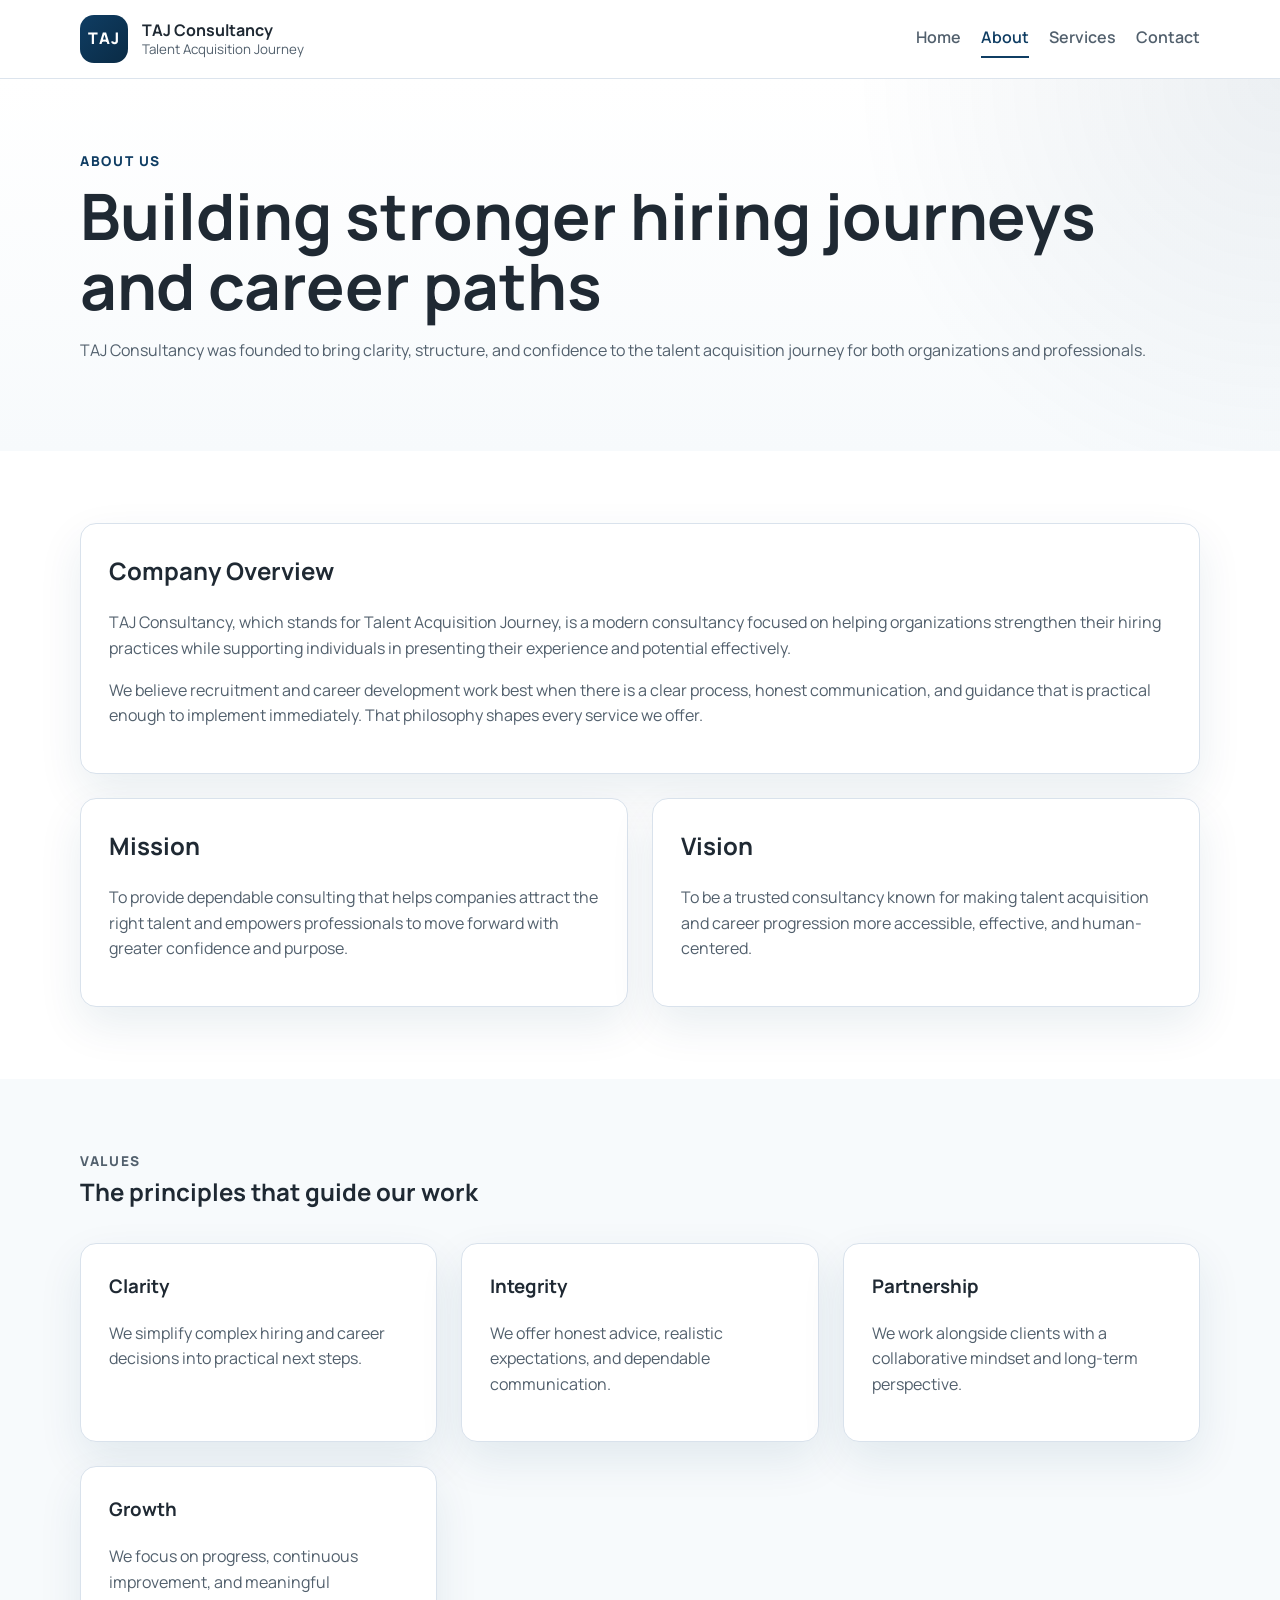
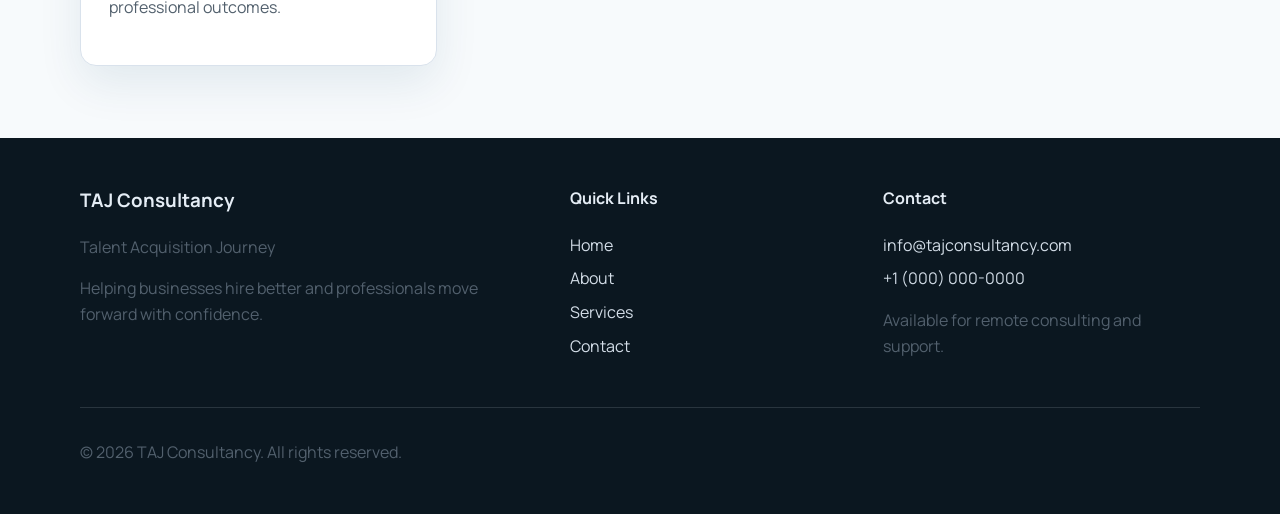
==== about.html @ 0a46c1c1 "Add TAJ Consultancy website" ====
<!DOCTYPE html>
<html lang="en">
<head>
  <meta charset="UTF-8">
  <meta name="viewport" content="width=device-width, initial-scale=1.0">
  <title>About TAJ Consultancy | Talent Acquisition Journey</title>
  <meta name="description" content="Learn about TAJ Consultancy, our mission, vision, and values behind our recruitment and career consulting services.">
  <meta property="og:title" content="About TAJ Consultancy">
  <meta property="og:description" content="Discover the mission, vision, and values that guide TAJ Consultancy.">
  <meta property="og:type" content="website">
  <meta property="og:url" content="https://example.com/about.html">
  <meta property="og:image" content="assets/images/og-image.svg">
  <link rel="icon" type="image/svg+xml" href="assets/images/favicon.svg">
  <link rel="preconnect" href="https://fonts.googleapis.com">
  <link rel="preconnect" href="https://fonts.gstatic.com" crossorigin>
  <link href="https://fonts.googleapis.com/css2?family=Manrope:wght@400;500;600;700;800&display=swap" rel="stylesheet">
  <link rel="stylesheet" href="css/style.css">
</head>
<body>
  <header class="site-header">
    <div class="container nav-wrapper">
      <a class="brand" href="index.html" aria-label="TAJ Consultancy home">
        <span class="brand-mark">TAJ</span>
        <span class="brand-text">
          <strong>TAJ Consultancy</strong>
          <small>Talent Acquisition Journey</small>
        </span>
      </a>

      <button class="nav-toggle" id="navToggle" aria-expanded="false" aria-controls="siteNav" aria-label="Open navigation">
        <span></span>
        <span></span>
        <span></span>
      </button>

      <nav class="site-nav" id="siteNav">
        <a href="index.html">Home</a>
        <a class="active" href="about.html">About</a>
        <a href="services.html">Services</a>
        <a href="contact.html">Contact</a>
      </nav>
    </div>
  </header>

  <main>
    <section class="page-hero">
      <div class="container">
        <p class="section-label">About Us</p>
        <h1>Building stronger hiring journeys and career paths</h1>
        <p class="page-hero-text">
          TAJ Consultancy was founded to bring clarity, structure, and confidence to the talent acquisition journey for both organizations and professionals.
        </p>
      </div>
    </section>

    <section class="section">
      <div class="container">
        <div class="content-grid">
          <article class="content-card full-span">
            <h2>Company Overview</h2>
            <p>
              TAJ Consultancy, which stands for Talent Acquisition Journey, is a modern consultancy focused on helping organizations strengthen their hiring practices while supporting individuals in presenting their experience and potential effectively.
            </p>
            <p>
              We believe recruitment and career development work best when there is a clear process, honest communication, and guidance that is practical enough to implement immediately. That philosophy shapes every service we offer.
            </p>
          </article>

          <article class="content-card">
            <h2>Mission</h2>
            <p>
              To provide dependable consulting that helps companies attract the right talent and empowers professionals to move forward with greater confidence and purpose.
            </p>
          </article>

          <article class="content-card">
            <h2>Vision</h2>
            <p>
              To be a trusted consultancy known for making talent acquisition and career progression more accessible, effective, and human-centered.
            </p>
          </article>
        </div>
      </div>
    </section>

    <section class="section section-alt">
      <div class="container">
        <div class="section-heading">
          <p class="section-label">Values</p>
          <h2>The principles that guide our work</h2>
        </div>
        <div class="card-grid">
          <article class="service-card">
            <h3>Clarity</h3>
            <p>We simplify complex hiring and career decisions into practical next steps.</p>
          </article>
          <article class="service-card">
            <h3>Integrity</h3>
            <p>We offer honest advice, realistic expectations, and dependable communication.</p>
          </article>
          <article class="service-card">
            <h3>Partnership</h3>
            <p>We work alongside clients with a collaborative mindset and long-term perspective.</p>
          </article>
          <article class="service-card">
            <h3>Growth</h3>
            <p>We focus on progress, continuous improvement, and meaningful professional outcomes.</p>
          </article>
        </div>
      </div>
    </section>
  </main>

  <footer class="site-footer">
    <div class="container footer-grid">
      <div>
        <h3>TAJ Consultancy</h3>
        <p>Talent Acquisition Journey</p>
        <p>Helping businesses hire better and professionals move forward with confidence.</p>
      </div>
      <div>
        <h4>Quick Links</h4>
        <a href="index.html">Home</a>
        <a href="about.html">About</a>
        <a href="services.html">Services</a>
        <a href="contact.html">Contact</a>
      </div>
      <div>
        <h4>Contact</h4>
        <a href="mailto:info@tajconsultancy.com">info@tajconsultancy.com</a>
        <a href="tel:+10000000000">+1 (000) 000-0000</a>
        <p>Available for remote consulting and support.</p>
      </div>
    </div>
    <div class="container footer-bottom">
      <p>&copy; 2026 TAJ Consultancy. All rights reserved.</p>
    </div>
  </footer>

  <script src="js/script.js"></script>
</body>
</html>
---- css/style.css ----
:root {
  --color-primary: #0f3d63;
  --color-primary-dark: #0a2b45;
  --color-accent: #e8f1f8;
  --color-text: #1f2933;
  --color-text-soft: #52606d;
  --color-border: #d9e2ec;
  --color-surface: #ffffff;
  --color-surface-alt: #f7fafc;
  --color-footer: #0b1720;
  --shadow-soft: 0 18px 45px rgba(15, 61, 99, 0.09);
  --radius-md: 16px;
  --radius-sm: 10px;
  --container-width: 1120px;
}

*,
*::before,
*::after {
  box-sizing: border-box;
}

html {
  scroll-behavior: smooth;
}

body {
  margin: 0;
  font-family: "Manrope", sans-serif;
  color: var(--color-text);
  background: var(--color-surface);
  line-height: 1.6;
}

img {
  max-width: 100%;
  display: block;
}

a {
  color: inherit;
  text-decoration: none;
}

button,
input,
select,
textarea {
  font: inherit;
}

.container {
  width: min(100% - 2rem, var(--container-width));
  margin: 0 auto;
}

.site-header {
  position: sticky;
  top: 0;
  z-index: 1000;
  background: rgba(255, 255, 255, 0.96);
  backdrop-filter: blur(10px);
  border-bottom: 1px solid rgba(217, 226, 236, 0.9);
}

.nav-wrapper {
  display: flex;
  align-items: center;
  justify-content: space-between;
  min-height: 78px;
  gap: 1rem;
}

.brand {
  display: inline-flex;
  align-items: center;
  gap: 0.875rem;
}

.brand-mark {
  display: grid;
  place-items: center;
  width: 48px;
  height: 48px;
  border-radius: 14px;
  background: linear-gradient(135deg, var(--color-primary), var(--color-primary-dark));
  color: #fff;
  font-weight: 800;
  letter-spacing: 0.08em;
}

.brand-text {
  display: flex;
  flex-direction: column;
  line-height: 1.2;
}

.brand-text strong {
  font-size: 1rem;
}

.brand-text small {
  color: var(--color-text-soft);
}

.site-nav {
  display: flex;
  align-items: center;
  gap: 1.25rem;
}

.site-nav a {
  color: var(--color-text-soft);
  font-weight: 600;
  padding: 0.35rem 0;
  border-bottom: 2px solid transparent;
  transition: color 0.2s ease, border-color 0.2s ease;
}

.site-nav a:hover,
.site-nav a:focus-visible,
.site-nav a.active {
  color: var(--color-primary);
  border-color: var(--color-primary);
}

.nav-toggle {
  display: none;
  flex-direction: column;
  justify-content: center;
  gap: 4px;
  width: 46px;
  height: 46px;
  padding: 0;
  border: 1px solid var(--color-border);
  border-radius: 12px;
  background: #fff;
  cursor: pointer;
}

.nav-toggle span {
  width: 20px;
  height: 2px;
  margin: 0 auto;
  background: var(--color-primary);
}

.hero-section,
.page-hero {
  background:
    radial-gradient(circle at top right, rgba(15, 61, 99, 0.08), transparent 32%),
    linear-gradient(180deg, #ffffff 0%, #f7fafc 100%);
}

.hero-section {
  padding: 5rem 0 4rem;
}

.hero-grid {
  display: grid;
  grid-template-columns: 1.25fr 0.85fr;
  gap: 2rem;
  align-items: center;
}

.hero-content h1,
.page-hero h1 {
  margin: 0.5rem 0 1rem;
  font-size: clamp(2.25rem, 5vw, 4rem);
  line-height: 1.1;
}

.hero-subtitle {
  margin: 0 0 1rem;
  font-size: 1.3rem;
  font-weight: 700;
  color: var(--color-primary);
}

.hero-text,
.page-hero-text,
.section-heading p,
.content-card p,
.service-card p,
.reason-card p,
.cta-box p,
.site-footer p,
.form-note {
  color: var(--color-text-soft);
}

.hero-actions {
  display: flex;
  flex-wrap: wrap;
  gap: 1rem;
  margin-top: 2rem;
}

.btn {
  display: inline-flex;
  align-items: center;
  justify-content: center;
  min-height: 48px;
  padding: 0.8rem 1.4rem;
  border-radius: 999px;
  border: 1px solid transparent;
  font-weight: 700;
  transition: transform 0.2s ease, box-shadow 0.2s ease, background 0.2s ease;
}

.btn:hover,
.btn:focus-visible {
  transform: translateY(-1px);
  box-shadow: 0 10px 20px rgba(15, 61, 99, 0.12);
}

.btn-primary {
  background: var(--color-primary);
  color: #fff;
}

.btn-primary:hover,
.btn-primary:focus-visible {
  background: var(--color-primary-dark);
}

.btn-secondary {
  border-color: var(--color-border);
  background: #fff;
  color: var(--color-primary);
}

.hero-card,
.content-card,
.service-card,
.reason-card,
.cta-box,
.contact-form {
  background: #fff;
  border: 1px solid var(--color-border);
  border-radius: var(--radius-md);
  box-shadow: var(--shadow-soft);
}

.hero-card {
  padding: 1.5rem;
}

.hero-card-inner {
  padding: 1.75rem;
  border-radius: calc(var(--radius-md) - 4px);
  background: linear-gradient(180deg, rgba(15, 61, 99, 0.05), rgba(15, 61, 99, 0.02));
}

.hero-card h2 {
  margin-top: 0;
  font-size: 1.45rem;
}

.feature-list {
  margin: 1rem 0 0;
  padding-left: 1.2rem;
  color: var(--color-text-soft);
}

.section,
.page-hero {
  padding: 4.5rem 0;
}

.section-alt {
  background: var(--color-surface-alt);
}

.section-heading {
  max-width: 720px;
  margin-bottom: 2rem;
}

.section-heading h2,
.content-card h2,
.service-card h3,
.reason-card h3,
.cta-box h2,
.site-footer h3,
.site-footer h4 {
  margin-top: 0;
}

.section-label {
  margin: 0;
  font-size: 0.85rem;
  font-weight: 800;
  text-transform: uppercase;
  letter-spacing: 0.12em;
  color: var(--color-primary);
}

.two-column,
.contact-layout {
  display: grid;
  grid-template-columns: repeat(2, minmax(0, 1fr));
  gap: 2rem;
}

.card-grid,
.reasons-grid,
.service-detail-grid,
.content-grid {
  display: grid;
  gap: 1.5rem;
}

.card-grid,
.reasons-grid,
.service-detail-grid {
  grid-template-columns: repeat(3, minmax(0, 1fr));
}

.content-grid {
  grid-template-columns: repeat(2, minmax(0, 1fr));
}

.full-span {
  grid-column: 1 / -1;
}

.content-card,
.service-card,
.reason-card,
.contact-form {
  padding: 1.75rem;
}

.text-link {
  color: var(--color-primary);
  font-weight: 700;
}

.cta-section {
  padding-top: 0;
}

.cta-box {
  display: flex;
  align-items: center;
  justify-content: space-between;
  gap: 1.5rem;
  padding: 2rem;
}

.site-footer {
  background: var(--color-footer);
  color: #e5edf5;
  padding-top: 3rem;
}

.footer-grid {
  display: grid;
  grid-template-columns: 1.3fr 0.8fr 0.9fr;
  gap: 2rem;
  padding-bottom: 2rem;
}

.site-footer a {
  display: block;
  color: #d3dde7;
  margin-bottom: 0.5rem;
}

.footer-bottom {
  padding: 1rem 0 2rem;
  border-top: 1px solid rgba(211, 221, 231, 0.15);
}

.contact-list p {
  margin: 0 0 0.75rem;
}

.form-group {
  display: grid;
  gap: 0.45rem;
  margin-bottom: 1rem;
}

.form-group label {
  font-weight: 700;
}

.form-group input,
.form-group select,
.form-group textarea {
  width: 100%;
  padding: 0.85rem 1rem;
  border: 1px solid var(--color-border);
  border-radius: var(--radius-sm);
  background: #fff;
  color: var(--color-text);
}

.form-group input:focus,
.form-group select:focus,
.form-group textarea:focus {
  outline: 2px solid rgba(15, 61, 99, 0.18);
  border-color: var(--color-primary);
}

@media (max-width: 960px) {
  .hero-grid,
  .two-column,
  .contact-layout,
  .card-grid,
  .reasons-grid,
  .service-detail-grid,
  .content-grid,
  .footer-grid,
  .cta-box {
    grid-template-columns: 1fr;
  }

  .cta-box {
    display: grid;
  }
}

@media (max-width: 760px) {
  .nav-toggle {
    display: flex;
  }

  .site-nav {
    position: absolute;
    top: calc(100% + 1px);
    left: 1rem;
    right: 1rem;
    display: none;
    flex-direction: column;
    align-items: flex-start;
    gap: 0.8rem;
    padding: 1rem;
    background: #fff;
    border: 1px solid var(--color-border);
    border-radius: var(--radius-md);
    box-shadow: var(--shadow-soft);
  }

  .site-nav.is-open {
    display: flex;
  }

  .hero-section {
    padding-top: 4rem;
  }

  .section,
  .page-hero {
    padding: 3.5rem 0;
  }
}

@media (max-width: 540px) {
  .container {
    width: min(100% - 1.25rem, var(--container-width));
  }

  .hero-actions {
    flex-direction: column;
  }

  .btn {
    width: 100%;
  }
}
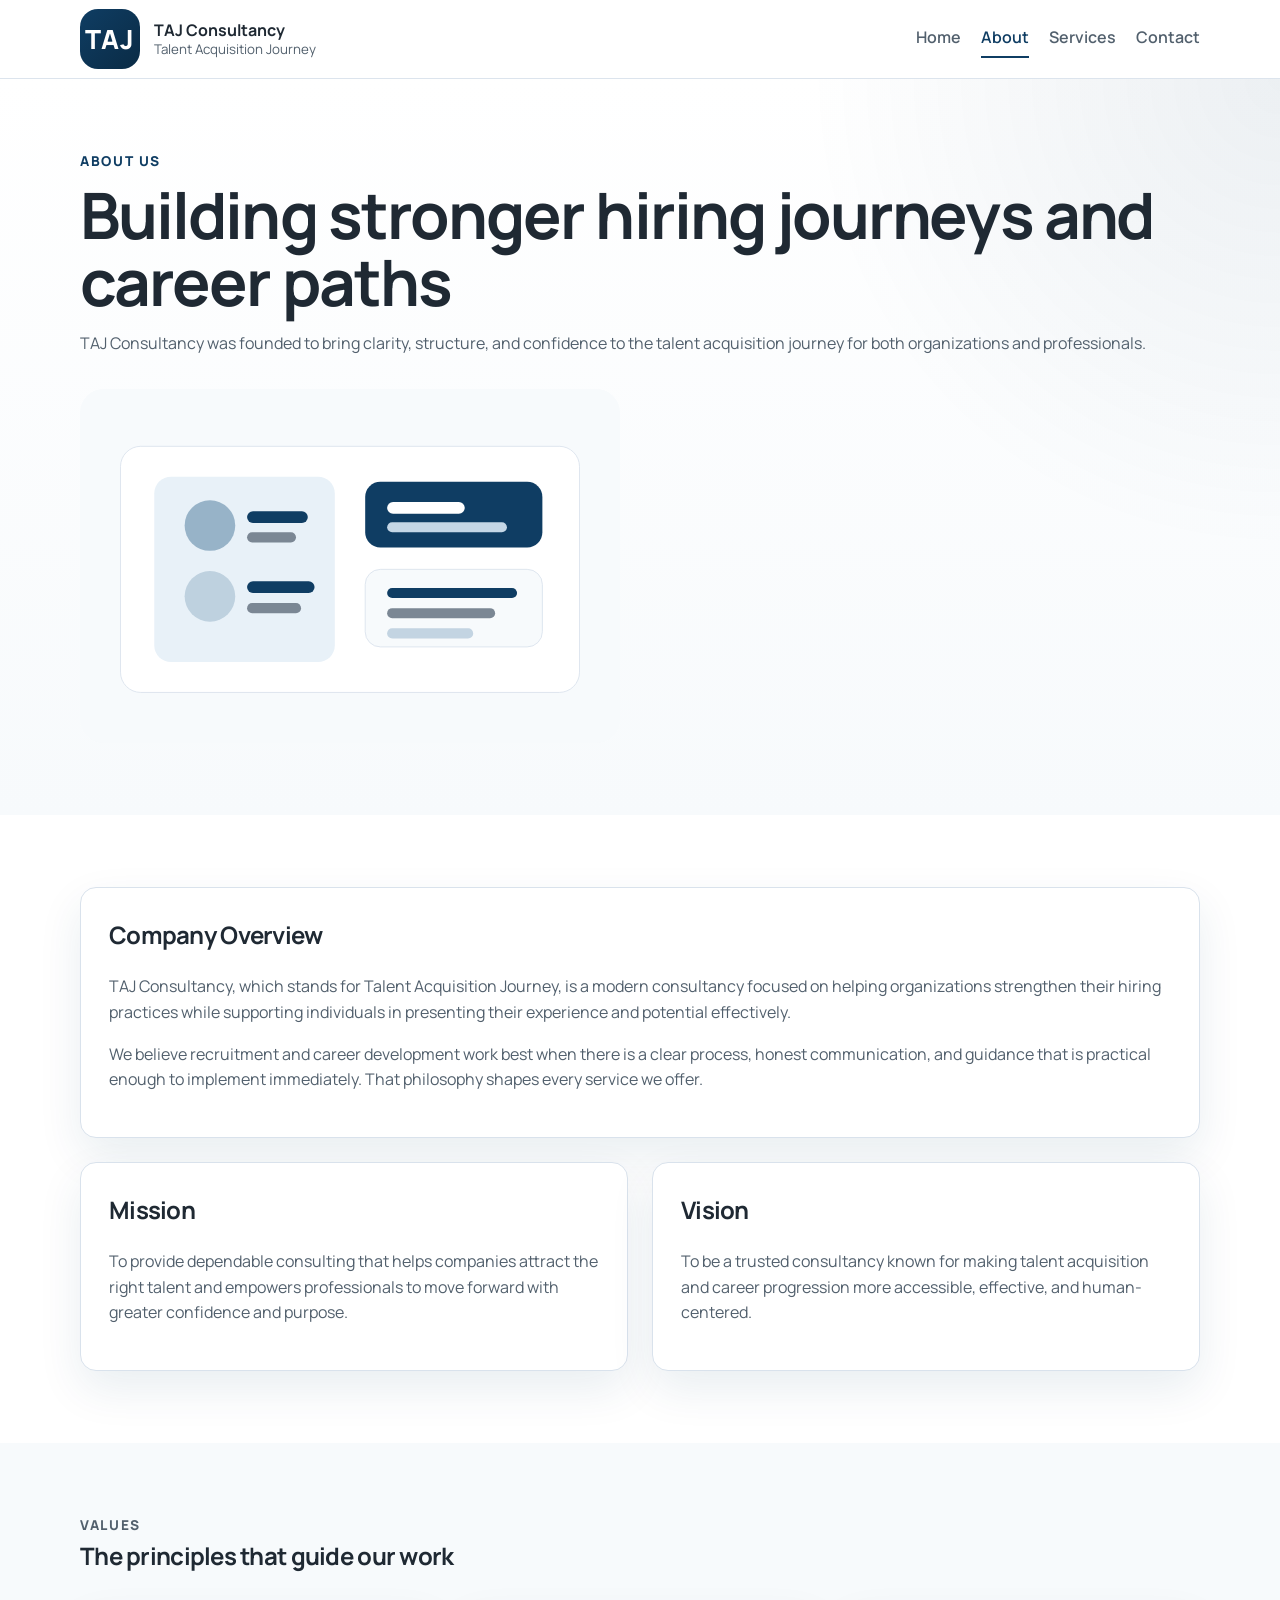
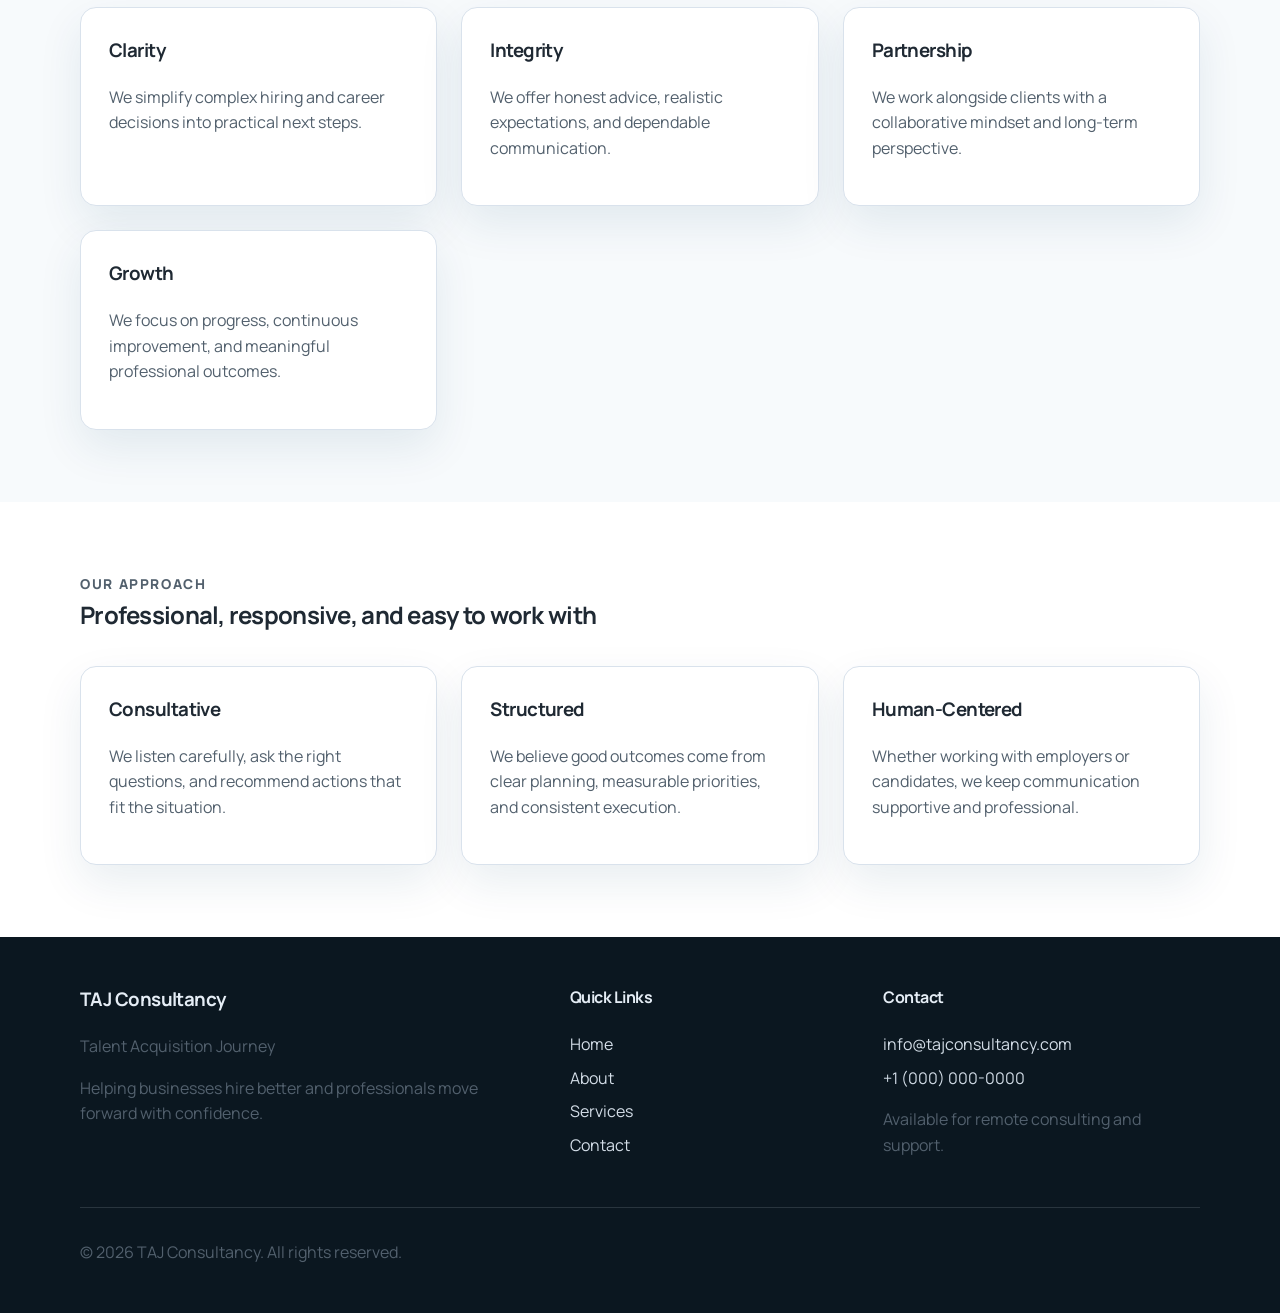
==== commit f5472953: "Improve site visuals and usability" ====
--- a/about.html
+++ b/about.html
@@ -50,6 +50,7 @@
         <p class="page-hero-text">
           TAJ Consultancy was founded to bring clarity, structure, and confidence to the talent acquisition journey for both organizations and professionals.
         </p>
+        <img class="page-hero-illustration" src="assets/images/about-team.svg" alt="Illustration of consultancy planning and collaboration">
       </div>
     </section>
 
@@ -109,6 +110,29 @@
         </div>
       </div>
     </section>
+
+    <section class="section">
+      <div class="container">
+        <div class="section-heading">
+          <p class="section-label">Our Approach</p>
+          <h2>Professional, responsive, and easy to work with</h2>
+        </div>
+        <div class="reasons-grid">
+          <article class="reason-card">
+            <h3>Consultative</h3>
+            <p>We listen carefully, ask the right questions, and recommend actions that fit the situation.</p>
+          </article>
+          <article class="reason-card">
+            <h3>Structured</h3>
+            <p>We believe good outcomes come from clear planning, measurable priorities, and consistent execution.</p>
+          </article>
+          <article class="reason-card">
+            <h3>Human-Centered</h3>
+            <p>Whether working with employers or candidates, we keep communication supportive and professional.</p>
+          </article>
+        </div>
+      </div>
+    </section>
   </main>
 
   <footer class="site-footer">
--- a/css/style.css
+++ b/css/style.css
@@ -32,6 +32,13 @@
   line-height: 1.6;
 }
 
+h1,
+h2,
+h3,
+h4 {
+  letter-spacing: -0.03em;
+}
+
 img {
   max-width: 100%;
   display: block;
@@ -80,13 +87,14 @@
 .brand-mark {
   display: grid;
   place-items: center;
-  width: 48px;
-  height: 48px;
-  border-radius: 14px;
+  width: 60px;
+  height: 60px;
+  border-radius: 18px;
   background: linear-gradient(135deg, var(--color-primary), var(--color-primary-dark));
   color: #fff;
   font-weight: 800;
-  letter-spacing: 0.08em;
+  font-size: 1.65rem;
+  letter-spacing: 0.04em;
 }
 
 .brand-text {
@@ -158,7 +166,7 @@
 
 .hero-grid {
   display: grid;
-  grid-template-columns: 1.25fr 0.85fr;
+  grid-template-columns: 1.1fr 0.9fr;
   gap: 2rem;
   align-items: center;
 }
@@ -166,8 +174,8 @@
 .hero-content h1,
 .page-hero h1 {
   margin: 0.5rem 0 1rem;
-  font-size: clamp(2.25rem, 5vw, 4rem);
-  line-height: 1.1;
+  font-size: clamp(2.4rem, 5vw, 4.6rem);
+  line-height: 1.05;
 }
 
 .hero-subtitle {
@@ -185,7 +193,8 @@
 .reason-card p,
 .cta-box p,
 .site-footer p,
-.form-note {
+.form-note,
+.step-card p {
   color: var(--color-text-soft);
 }
 
@@ -194,6 +203,34 @@
   flex-wrap: wrap;
   gap: 1rem;
   margin-top: 2rem;
+}
+
+.hero-stats {
+  display: grid;
+  grid-template-columns: repeat(2, minmax(0, 1fr));
+  gap: 1rem;
+  margin-top: 2rem;
+}
+
+.stat-item {
+  padding: 1rem 1.1rem;
+  background: rgba(255, 255, 255, 0.75);
+  border: 1px solid var(--color-border);
+  border-radius: 14px;
+}
+
+.stat-item strong,
+.card-kicker {
+  display: block;
+  font-weight: 800;
+  color: var(--color-primary);
+}
+
+.stat-item span {
+  display: block;
+  margin-top: 0.35rem;
+  color: var(--color-text-soft);
+  font-size: 0.95rem;
 }
 
 .btn {
@@ -257,10 +294,35 @@
   font-size: 1.45rem;
 }
 
+.section-illustration,
+.inline-illustration,
+.page-hero-illustration {
+  width: 100%;
+  height: auto;
+}
+
+.section-illustration {
+  margin-bottom: 1.25rem;
+  border-radius: 14px;
+}
+
+.inline-illustration,
+.page-hero-illustration {
+  max-width: 540px;
+}
+
+.page-hero-illustration {
+  margin-top: 2rem;
+}
+
 .feature-list {
   margin: 1rem 0 0;
   padding-left: 1.2rem;
   color: var(--color-text-soft);
+}
+
+.compact-list {
+  margin-top: 0.5rem;
 }
 
 .section,
@@ -283,7 +345,8 @@
 .reason-card h3,
 .cta-box h2,
 .site-footer h3,
-.site-footer h4 {
+.site-footer h4,
+.step-card h3 {
   margin-top: 0;
 }
 
@@ -301,19 +364,22 @@
   display: grid;
   grid-template-columns: repeat(2, minmax(0, 1fr));
   gap: 2rem;
+  align-items: center;
 }
 
 .card-grid,
 .reasons-grid,
 .service-detail-grid,
-.content-grid {
+.content-grid,
+.steps-grid {
   display: grid;
   gap: 1.5rem;
 }
 
 .card-grid,
 .reasons-grid,
-.service-detail-grid {
+.service-detail-grid,
+.steps-grid {
   grid-template-columns: repeat(3, minmax(0, 1fr));
 }
 
@@ -328,8 +394,28 @@
 .content-card,
 .service-card,
 .reason-card,
-.contact-form {
+.contact-form,
+.step-card {
   padding: 1.75rem;
+}
+
+.step-card {
+  background: #fff;
+  border: 1px solid var(--color-border);
+  border-radius: var(--radius-md);
+}
+
+.step-number {
+  display: inline-flex;
+  align-items: center;
+  justify-content: center;
+  min-width: 52px;
+  min-height: 52px;
+  border-radius: 50%;
+  background: var(--color-accent);
+  color: var(--color-primary);
+  font-weight: 800;
+  margin-bottom: 1rem;
 }
 
 .text-link {
@@ -375,6 +461,12 @@
 
 .contact-list p {
   margin: 0 0 0.75rem;
+}
+
+.contact-note {
+  margin-top: 1.5rem;
+  padding-top: 1.5rem;
+  border-top: 1px solid var(--color-border);
 }
 
 .form-group {
@@ -413,6 +505,7 @@
   .reasons-grid,
   .service-detail-grid,
   .content-grid,
+  .steps-grid,
   .footer-grid,
   .cta-box {
     grid-template-columns: 1fr;
@@ -456,6 +549,10 @@
   .page-hero {
     padding: 3.5rem 0;
   }
+
+  .hero-stats {
+    grid-template-columns: 1fr;
+  }
 }
 
 @media (max-width: 540px) {
@@ -470,4 +567,10 @@
   .btn {
     width: 100%;
   }
-}
+
+  .brand-mark {
+    width: 52px;
+    height: 52px;
+    font-size: 1.35rem;
+  }
+}
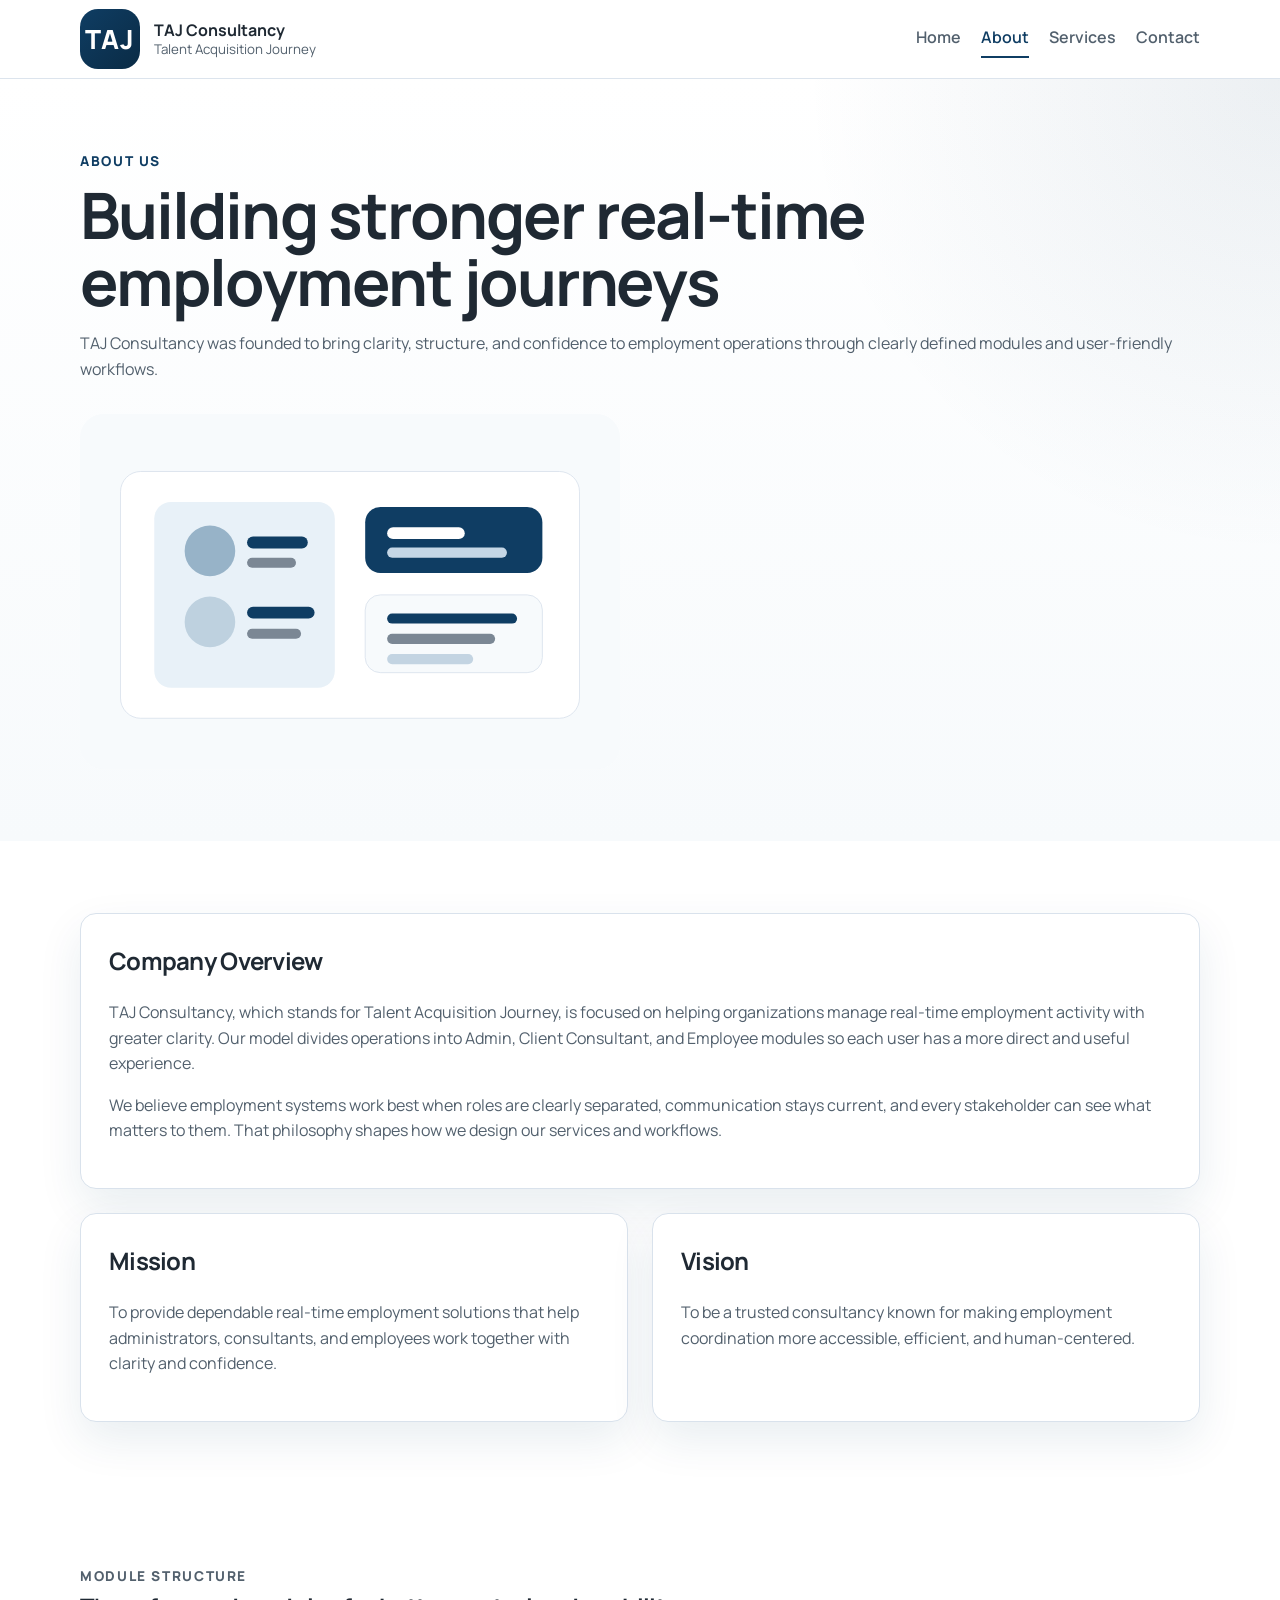
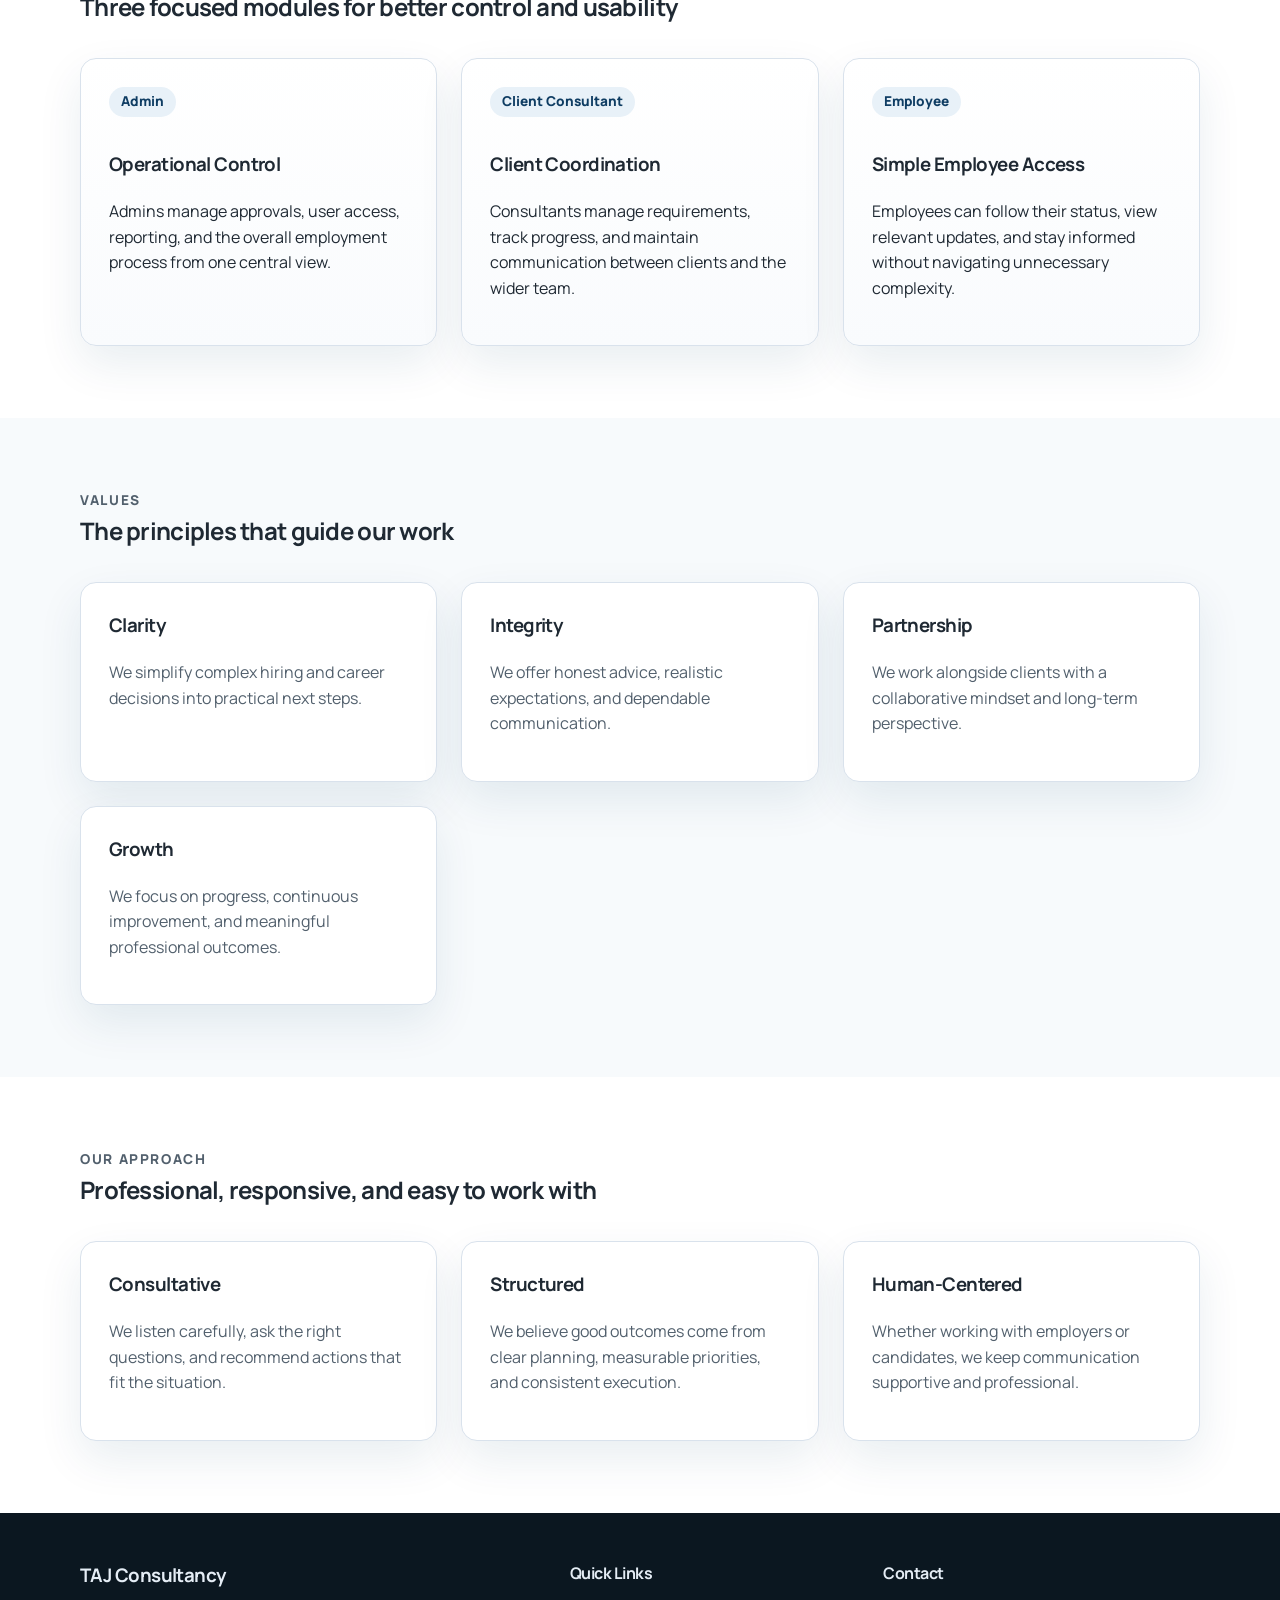
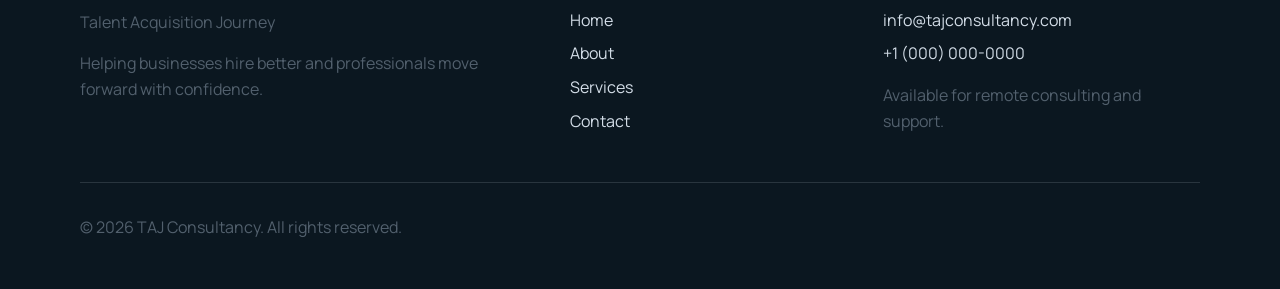
==== commit ee854ff0: "Refocus site on employment modules" ====
--- a/about.html
+++ b/about.html
@@ -3,8 +3,8 @@
 <head>
   <meta charset="UTF-8">
   <meta name="viewport" content="width=device-width, initial-scale=1.0">
-  <title>About TAJ Consultancy | Talent Acquisition Journey</title>
-  <meta name="description" content="Learn about TAJ Consultancy, our mission, vision, and values behind our recruitment and career consulting services.">
+  <title>About TAJ Consultancy | Employment Modules</title>
+  <meta name="description" content="Learn how TAJ Consultancy supports real-time employment operations through Admin, Client Consultant, and Employee modules.">
   <meta property="og:title" content="About TAJ Consultancy">
   <meta property="og:description" content="Discover the mission, vision, and values that guide TAJ Consultancy.">
   <meta property="og:type" content="website">
@@ -46,9 +46,9 @@
     <section class="page-hero">
       <div class="container">
         <p class="section-label">About Us</p>
-        <h1>Building stronger hiring journeys and career paths</h1>
+        <h1>Building stronger real-time employment journeys</h1>
         <p class="page-hero-text">
-          TAJ Consultancy was founded to bring clarity, structure, and confidence to the talent acquisition journey for both organizations and professionals.
+          TAJ Consultancy was founded to bring clarity, structure, and confidence to employment operations through clearly defined modules and user-friendly workflows.
         </p>
         <img class="page-hero-illustration" src="assets/images/about-team.svg" alt="Illustration of consultancy planning and collaboration">
       </div>
@@ -60,25 +60,51 @@
           <article class="content-card full-span">
             <h2>Company Overview</h2>
             <p>
-              TAJ Consultancy, which stands for Talent Acquisition Journey, is a modern consultancy focused on helping organizations strengthen their hiring practices while supporting individuals in presenting their experience and potential effectively.
+              TAJ Consultancy, which stands for Talent Acquisition Journey, is focused on helping organizations manage real-time employment activity with greater clarity. Our model divides operations into Admin, Client Consultant, and Employee modules so each user has a more direct and useful experience.
             </p>
             <p>
-              We believe recruitment and career development work best when there is a clear process, honest communication, and guidance that is practical enough to implement immediately. That philosophy shapes every service we offer.
+              We believe employment systems work best when roles are clearly separated, communication stays current, and every stakeholder can see what matters to them. That philosophy shapes how we design our services and workflows.
             </p>
           </article>
 
           <article class="content-card">
             <h2>Mission</h2>
             <p>
-              To provide dependable consulting that helps companies attract the right talent and empowers professionals to move forward with greater confidence and purpose.
+              To provide dependable real-time employment solutions that help administrators, consultants, and employees work together with clarity and confidence.
             </p>
           </article>
 
           <article class="content-card">
             <h2>Vision</h2>
             <p>
-              To be a trusted consultancy known for making talent acquisition and career progression more accessible, effective, and human-centered.
+              To be a trusted consultancy known for making employment coordination more accessible, efficient, and human-centered.
             </p>
+          </article>
+        </div>
+      </div>
+    </section>
+
+    <section class="section">
+      <div class="container">
+        <div class="section-heading">
+          <p class="section-label">Module Structure</p>
+          <h2>Three focused modules for better control and usability</h2>
+        </div>
+        <div class="modules-grid">
+          <article class="module-card">
+            <span class="module-badge">Admin</span>
+            <h3>Operational Control</h3>
+            <p>Admins manage approvals, user access, reporting, and the overall employment process from one central view.</p>
+          </article>
+          <article class="module-card">
+            <span class="module-badge">Client Consultant</span>
+            <h3>Client Coordination</h3>
+            <p>Consultants manage requirements, track progress, and maintain communication between clients and the wider team.</p>
+          </article>
+          <article class="module-card">
+            <span class="module-badge">Employee</span>
+            <h3>Simple Employee Access</h3>
+            <p>Employees can follow their status, view relevant updates, and stay informed without navigating unnecessary complexity.</p>
           </article>
         </div>
       </div>
--- a/css/style.css
+++ b/css/style.css
@@ -272,7 +272,8 @@
 .service-card,
 .reason-card,
 .cta-box,
-.contact-form {
+.contact-form,
+.module-card {
   background: #fff;
   border: 1px solid var(--color-border);
   border-radius: var(--radius-md);
@@ -371,6 +372,7 @@
 .reasons-grid,
 .service-detail-grid,
 .content-grid,
+.modules-grid,
 .steps-grid {
   display: grid;
   gap: 1.5rem;
@@ -379,6 +381,7 @@
 .card-grid,
 .reasons-grid,
 .service-detail-grid,
+.modules-grid,
 .steps-grid {
   grid-template-columns: repeat(3, minmax(0, 1fr));
 }
@@ -395,8 +398,26 @@
 .service-card,
 .reason-card,
 .contact-form,
-.step-card {
+.step-card,
+.module-card {
   padding: 1.75rem;
+}
+
+.module-card {
+  background: linear-gradient(180deg, #ffffff 0%, #f9fbfd 100%);
+}
+
+.module-badge {
+  display: inline-flex;
+  align-items: center;
+  min-height: 30px;
+  padding: 0.2rem 0.75rem;
+  border-radius: 999px;
+  background: var(--color-accent);
+  color: var(--color-primary);
+  font-size: 0.85rem;
+  font-weight: 800;
+  margin-bottom: 0.9rem;
 }
 
 .step-card {
@@ -505,6 +526,7 @@
   .reasons-grid,
   .service-detail-grid,
   .content-grid,
+  .modules-grid,
   .steps-grid,
   .footer-grid,
   .cta-box {
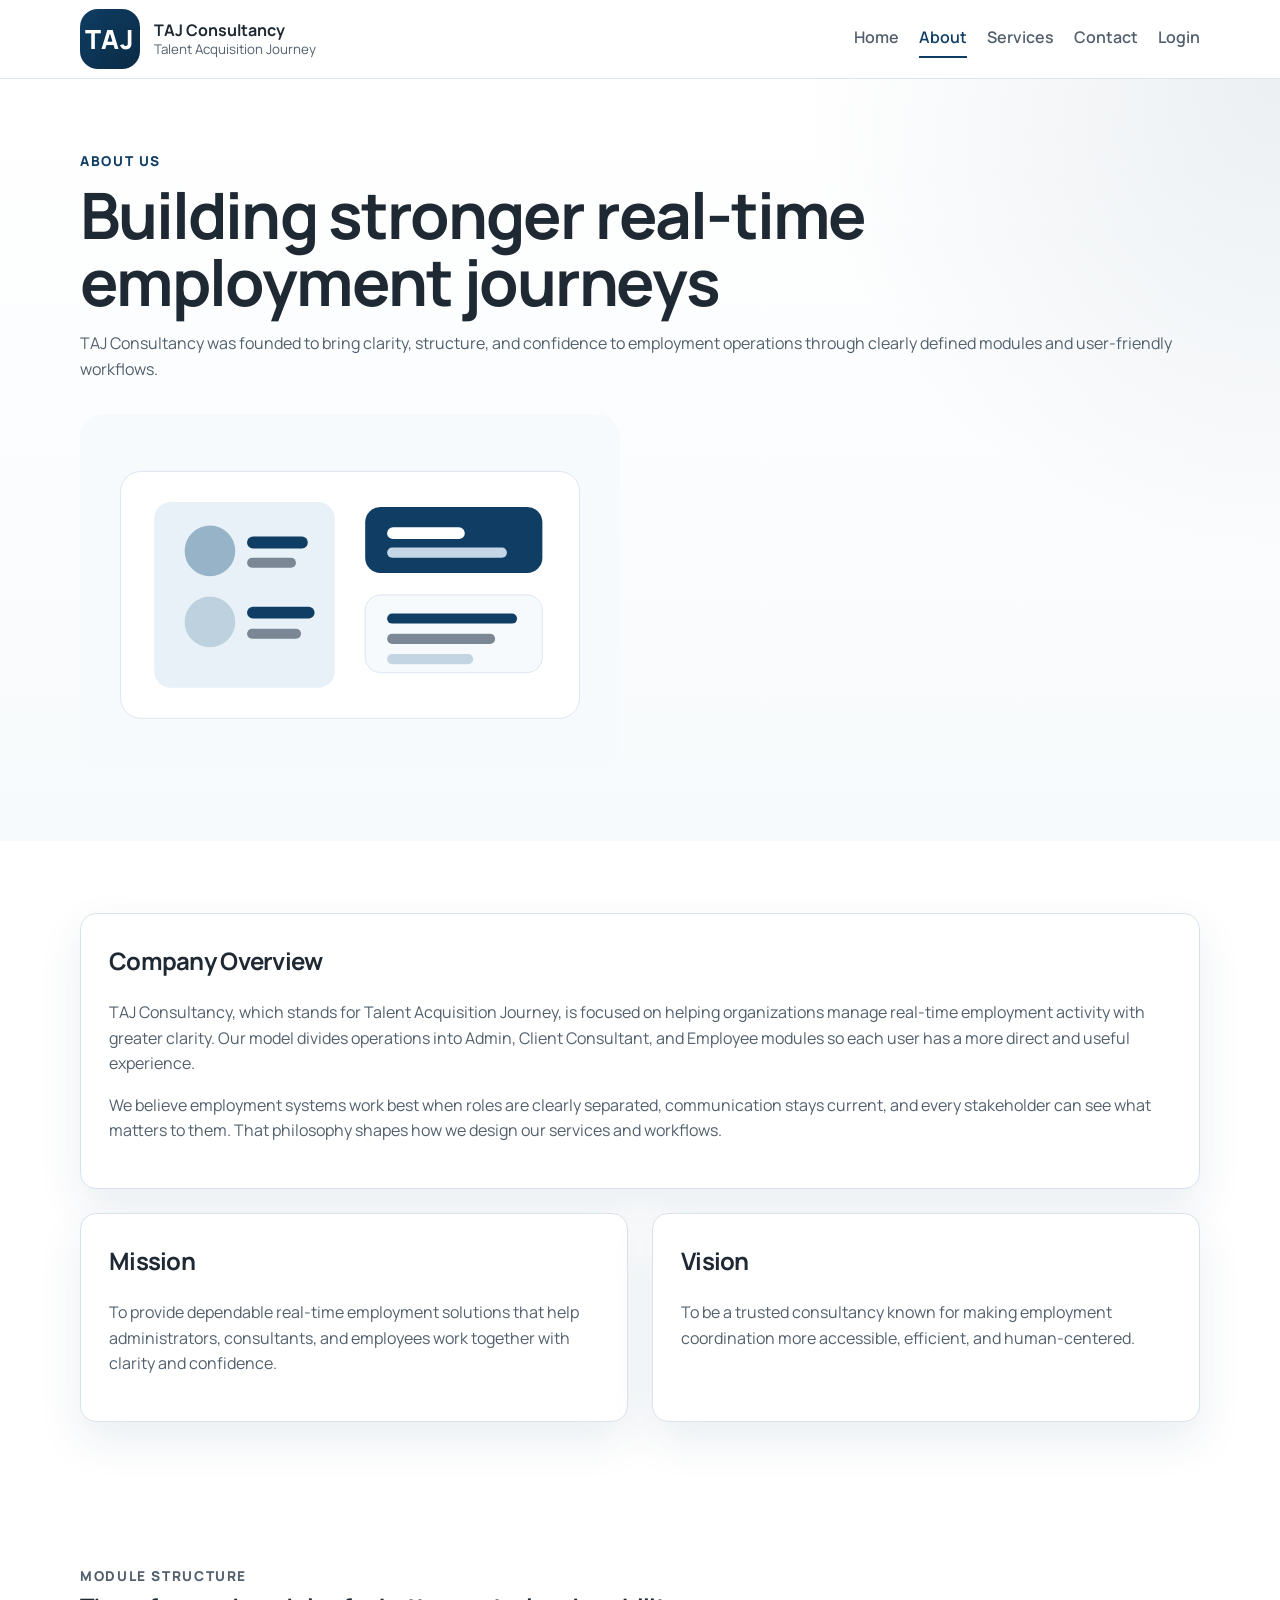
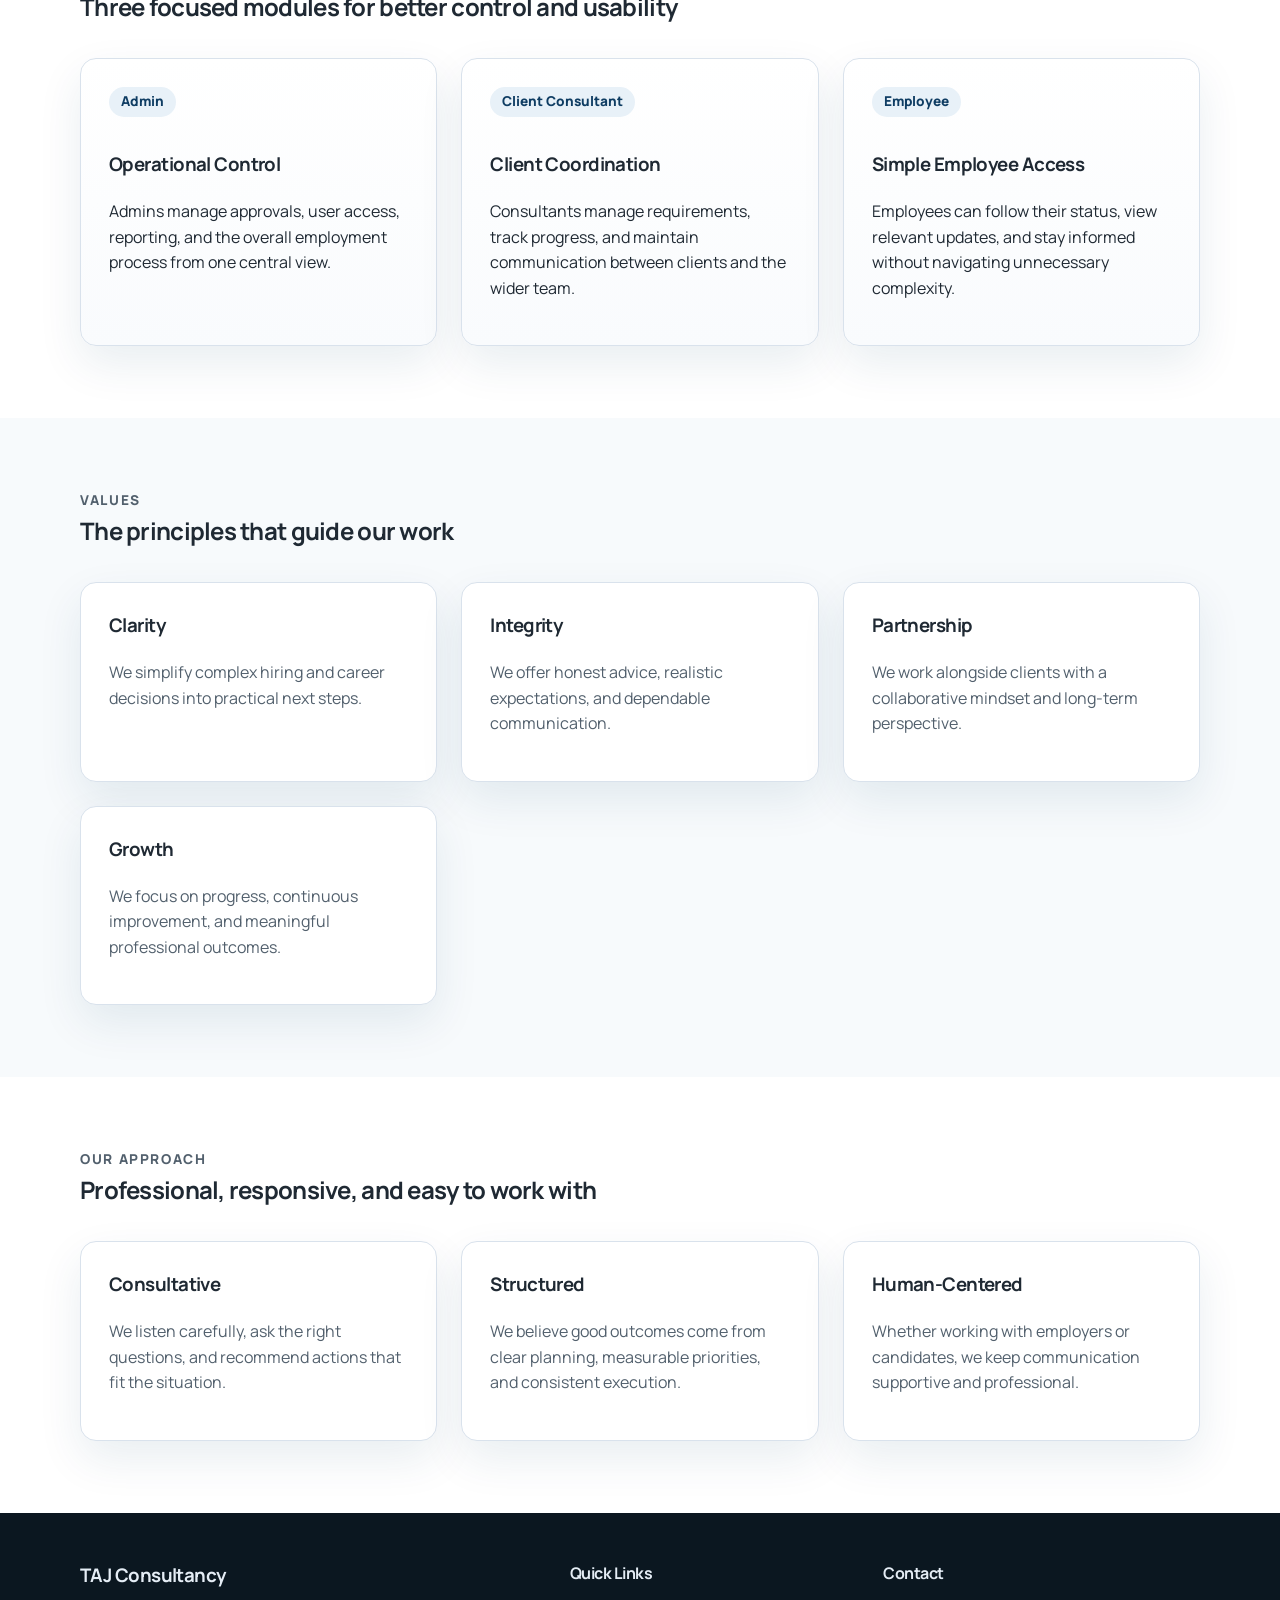
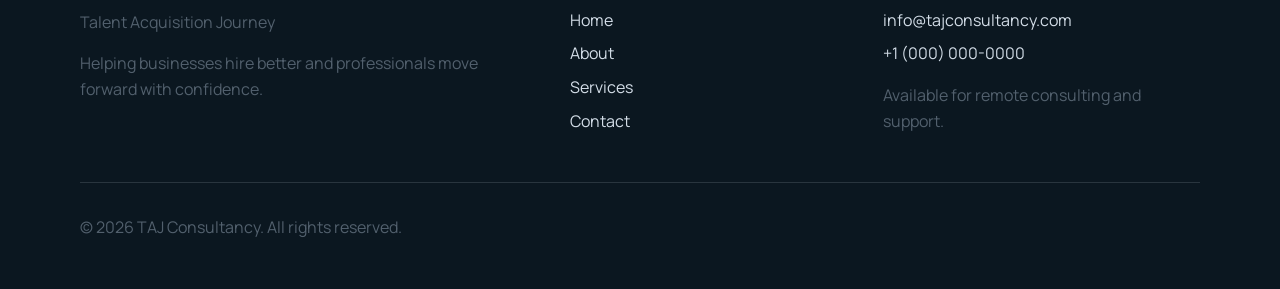
==== commit 59a96407: "Add role-based login flows" ====
--- a/about.html
+++ b/about.html
@@ -38,6 +38,7 @@
         <a class="active" href="about.html">About</a>
         <a href="services.html">Services</a>
         <a href="contact.html">Contact</a>
+        <a href="login.html">Login</a>
       </nav>
     </div>
   </header>
--- a/css/style.css
+++ b/css/style.css
@@ -273,7 +273,11 @@
 .reason-card,
 .cta-box,
 .contact-form,
-.module-card {
+.module-card,
+.login-card,
+.dashboard-card,
+.login-form-card,
+.info-panel {
   background: #fff;
   border: 1px solid var(--color-border);
   border-radius: var(--radius-md);
@@ -314,6 +318,10 @@
 
 .page-hero-illustration {
   margin-top: 2rem;
+}
+
+.page-hero.compact-hero {
+  padding-bottom: 2.5rem;
 }
 
 .feature-list {
@@ -373,7 +381,10 @@
 .service-detail-grid,
 .content-grid,
 .modules-grid,
-.steps-grid {
+.steps-grid,
+.login-grid,
+.dashboard-grid,
+.portal-grid {
   display: grid;
   gap: 1.5rem;
 }
@@ -382,12 +393,19 @@
 .reasons-grid,
 .service-detail-grid,
 .modules-grid,
-.steps-grid {
+.steps-grid,
+.portal-grid {
   grid-template-columns: repeat(3, minmax(0, 1fr));
 }
 
 .content-grid {
   grid-template-columns: repeat(2, minmax(0, 1fr));
+}
+
+.login-grid,
+.dashboard-grid {
+  grid-template-columns: 1.1fr 0.9fr;
+  align-items: start;
 }
 
 .full-span {
@@ -399,7 +417,11 @@
 .reason-card,
 .contact-form,
 .step-card,
-.module-card {
+.module-card,
+.login-card,
+.dashboard-card,
+.login-form-card,
+.info-panel {
   padding: 1.75rem;
 }
 
@@ -418,6 +440,127 @@
   font-size: 0.85rem;
   font-weight: 800;
   margin-bottom: 0.9rem;
+}
+
+.login-card,
+.dashboard-card {
+  display: flex;
+  flex-direction: column;
+  gap: 0.9rem;
+}
+
+.login-card h3,
+.dashboard-card h3 {
+  margin: 0;
+}
+
+.eyebrow {
+  display: inline-block;
+  font-size: 0.85rem;
+  font-weight: 800;
+  letter-spacing: 0.08em;
+  text-transform: uppercase;
+  color: var(--color-primary);
+}
+
+.login-meta,
+.dashboard-meta {
+  color: var(--color-text-soft);
+  font-size: 0.95rem;
+}
+
+.portal-grid .btn {
+  width: fit-content;
+}
+
+.login-shell,
+.dashboard-shell {
+  padding: 2rem 0 4rem;
+}
+
+.login-form-card h1,
+.dashboard-overview h1 {
+  margin-top: 0.5rem;
+  margin-bottom: 0.75rem;
+  font-size: clamp(2rem, 4vw, 3rem);
+}
+
+.helper-text {
+  color: var(--color-text-soft);
+  margin: 0 0 1.25rem;
+}
+
+.login-note,
+.status-chip {
+  display: inline-flex;
+  align-items: center;
+  gap: 0.45rem;
+  min-height: 34px;
+  padding: 0.35rem 0.8rem;
+  border-radius: 999px;
+  background: var(--color-accent);
+  color: var(--color-primary);
+  font-size: 0.9rem;
+  font-weight: 700;
+}
+
+.login-note {
+  margin-top: 1rem;
+}
+
+.quick-links,
+.metric-grid,
+.activity-list {
+  display: grid;
+  gap: 1rem;
+}
+
+.metric-grid {
+  grid-template-columns: repeat(3, minmax(0, 1fr));
+}
+
+.metric-card {
+  padding: 1rem;
+  border: 1px solid var(--color-border);
+  border-radius: 14px;
+  background: linear-gradient(180deg, #ffffff 0%, #f8fbfd 100%);
+}
+
+.metric-card strong {
+  display: block;
+  font-size: 1.5rem;
+  color: var(--color-primary);
+}
+
+.metric-card span {
+  color: var(--color-text-soft);
+}
+
+.quick-link-card,
+.activity-item {
+  padding: 1rem 1.1rem;
+  border: 1px solid var(--color-border);
+  border-radius: 14px;
+  background: #fff;
+}
+
+.activity-item strong,
+.quick-link-card strong {
+  display: block;
+  margin-bottom: 0.25rem;
+}
+
+.muted-list {
+  margin: 0;
+  padding-left: 1.2rem;
+  color: var(--color-text-soft);
+}
+
+.role-actions {
+  display: flex;
+  flex-wrap: wrap;
+  gap: 0.8rem;
+  margin-top: 1rem;
 }
 
 .step-card {
@@ -528,8 +671,15 @@
   .content-grid,
   .modules-grid,
   .steps-grid,
+  .portal-grid,
   .footer-grid,
   .cta-box {
+    grid-template-columns: 1fr;
+  }
+
+  .login-grid,
+  .dashboard-grid,
+  .metric-grid {
     grid-template-columns: 1fr;
   }
 
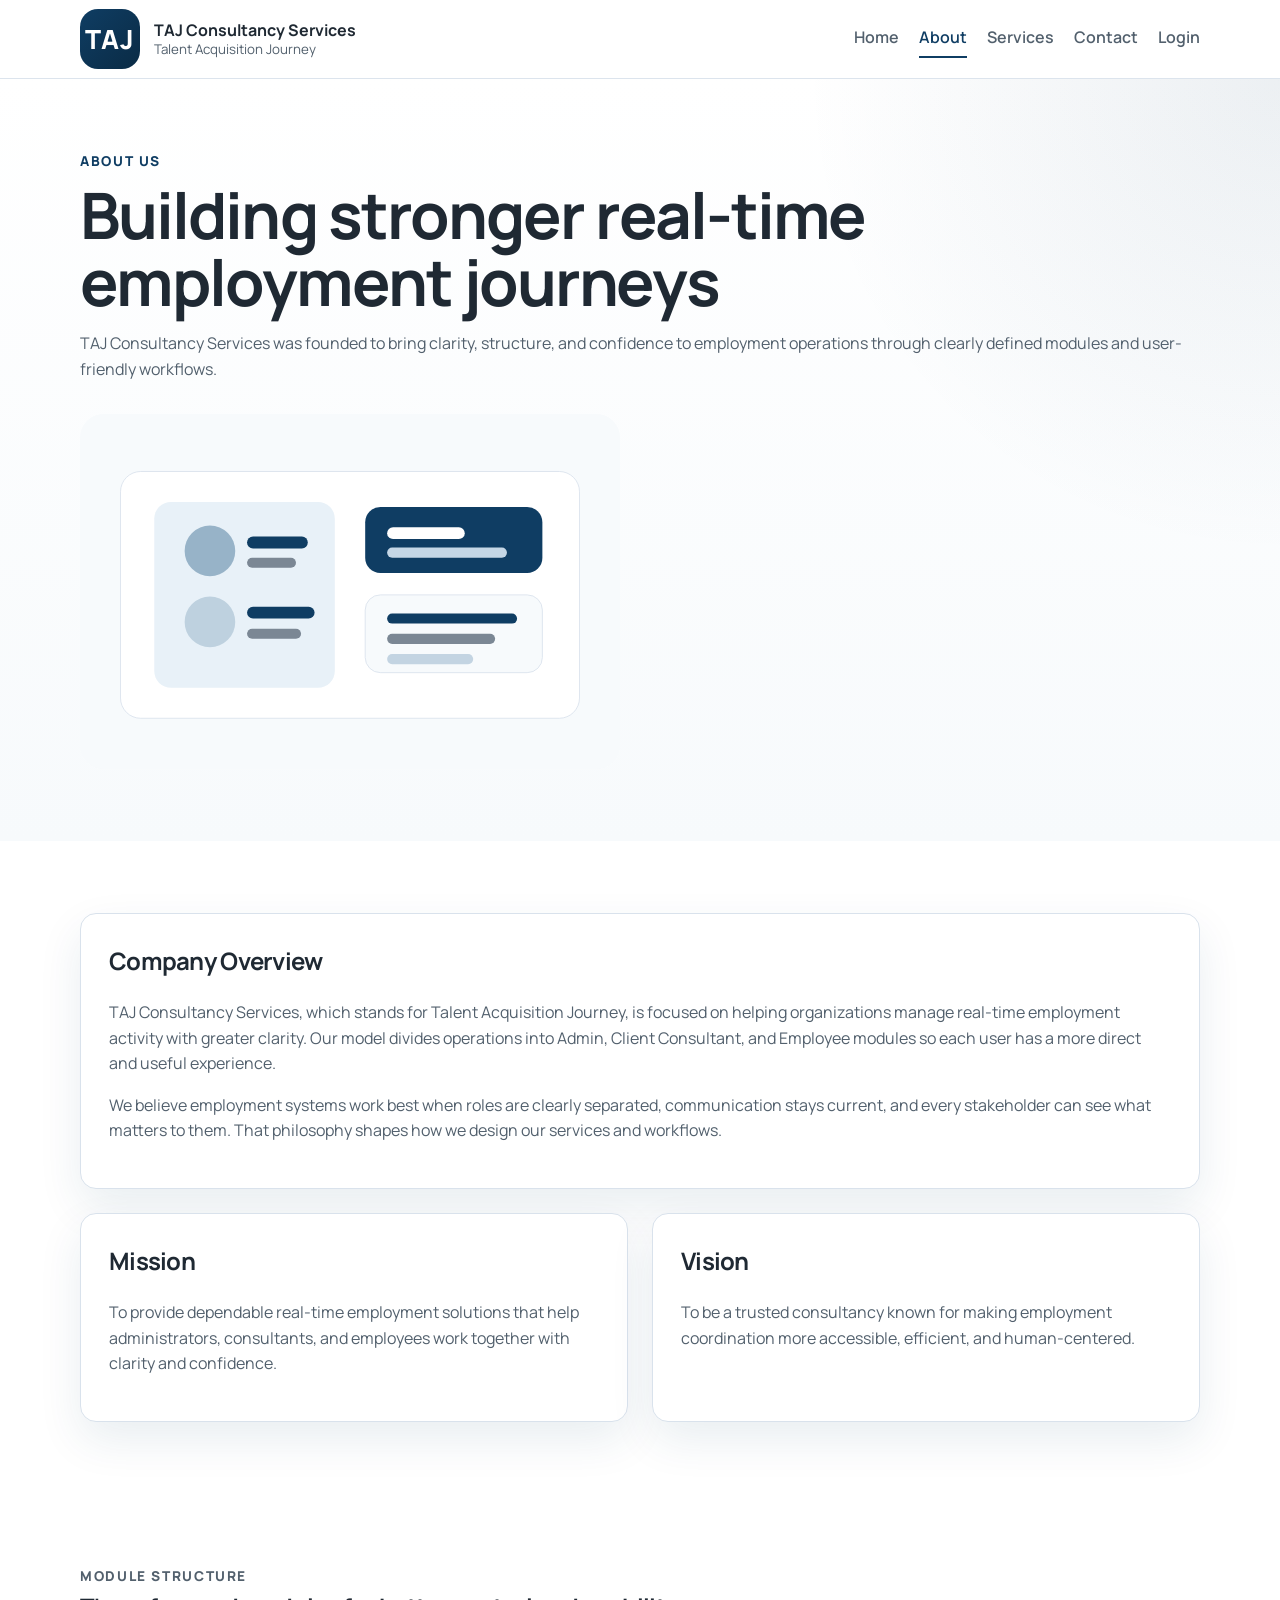
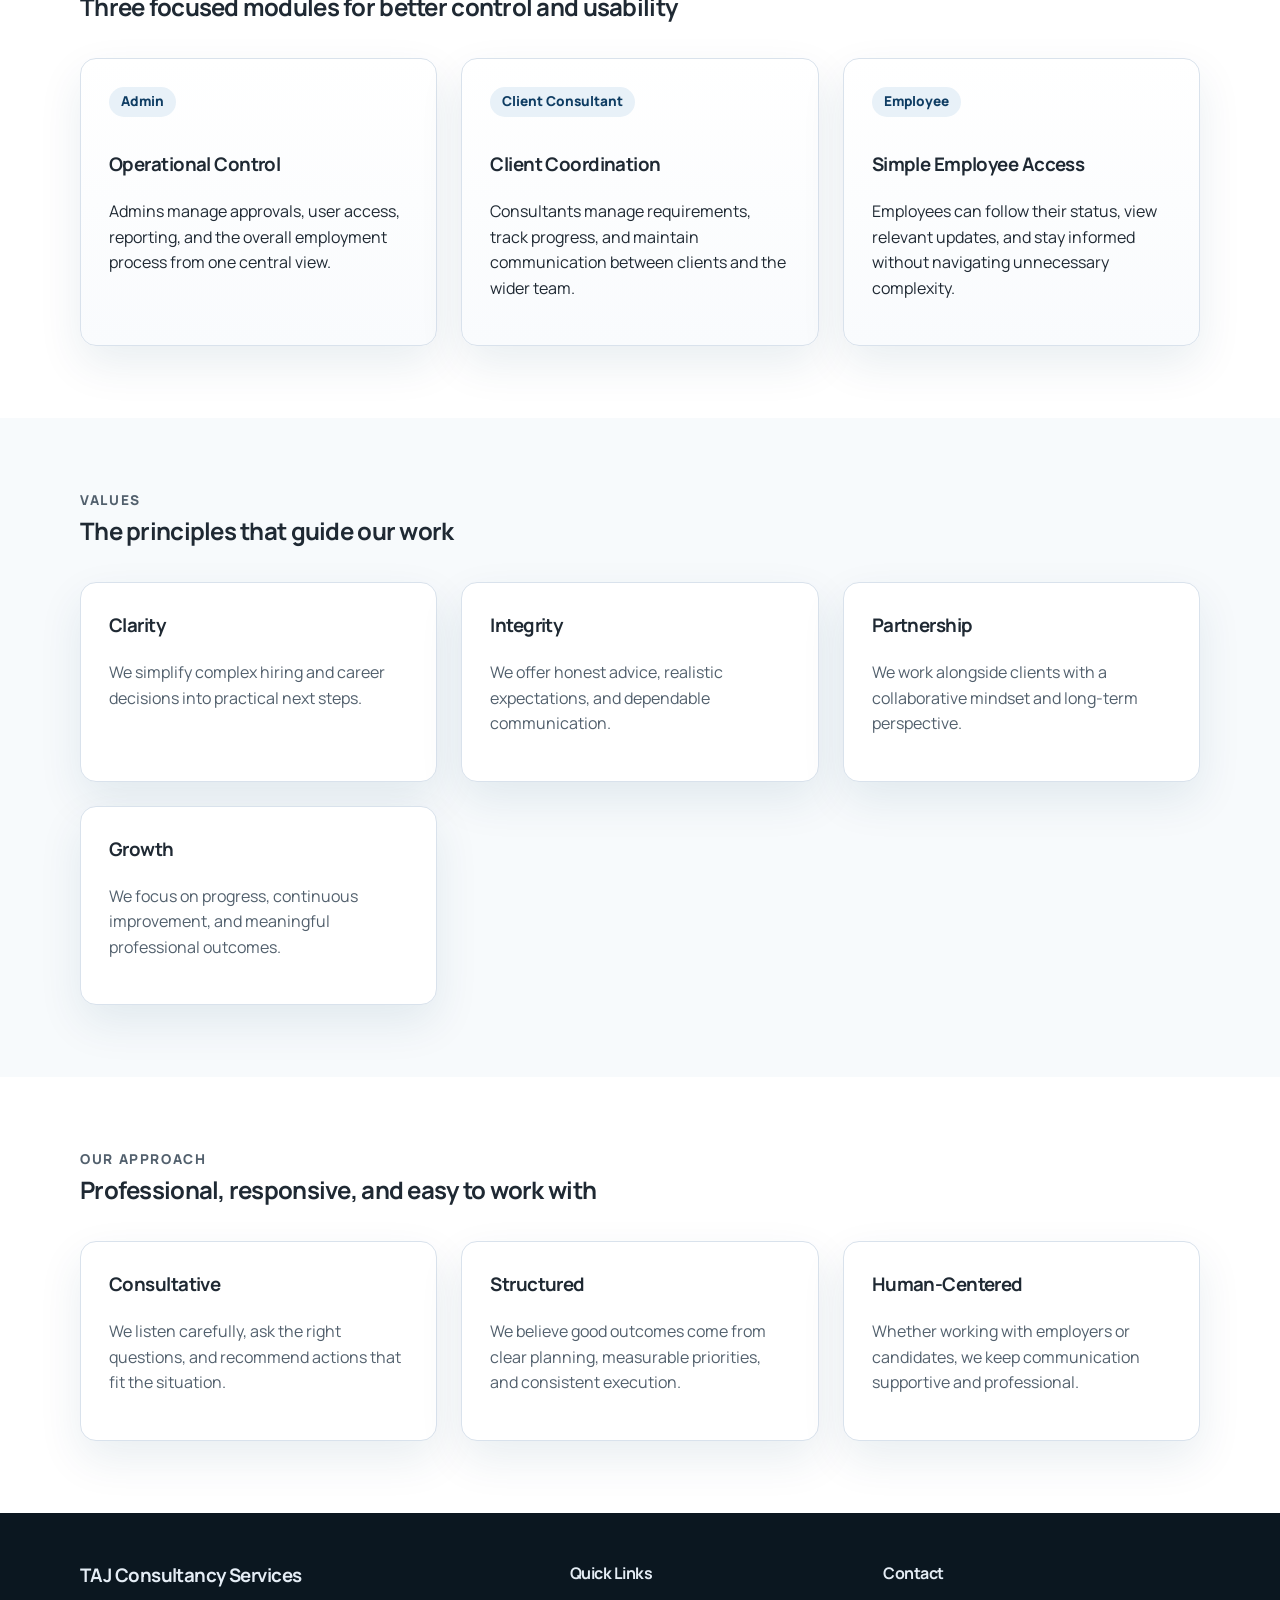
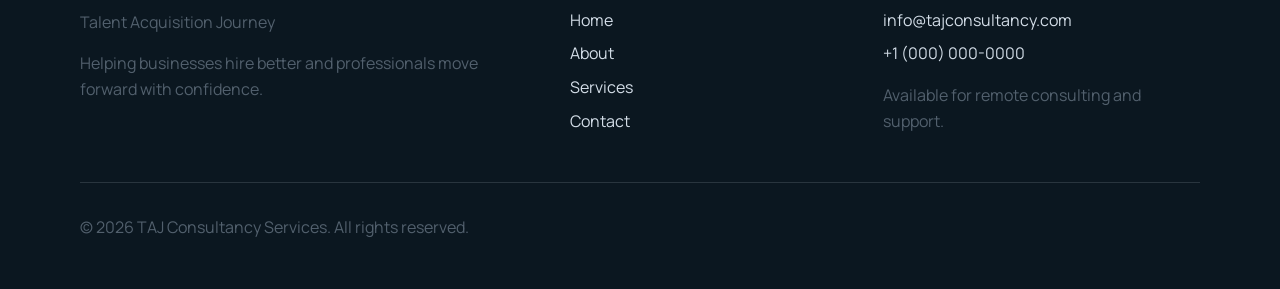
==== commit 0655c719: "Rename brand to TAJ Consultancy Services" ====
--- a/about.html
+++ b/about.html
@@ -3,10 +3,10 @@
 <head>
   <meta charset="UTF-8">
   <meta name="viewport" content="width=device-width, initial-scale=1.0">
-  <title>About TAJ Consultancy | Employment Modules</title>
-  <meta name="description" content="Learn how TAJ Consultancy supports real-time employment operations through Admin, Client Consultant, and Employee modules.">
-  <meta property="og:title" content="About TAJ Consultancy">
-  <meta property="og:description" content="Discover the mission, vision, and values that guide TAJ Consultancy.">
+  <title>About TAJ Consultancy Services | Employment Modules</title>
+  <meta name="description" content="Learn how TAJ Consultancy Services supports real-time employment operations through Admin, Client Consultant, and Employee modules.">
+  <meta property="og:title" content="About TAJ Consultancy Services">
+  <meta property="og:description" content="Discover the mission, vision, and values that guide TAJ Consultancy Services.">
   <meta property="og:type" content="website">
   <meta property="og:url" content="https://example.com/about.html">
   <meta property="og:image" content="assets/images/og-image.svg">
@@ -19,10 +19,10 @@
 <body>
   <header class="site-header">
     <div class="container nav-wrapper">
-      <a class="brand" href="index.html" aria-label="TAJ Consultancy home">
+      <a class="brand" href="index.html" aria-label="TAJ Consultancy Services home">
         <span class="brand-mark">TAJ</span>
         <span class="brand-text">
-          <strong>TAJ Consultancy</strong>
+          <strong>TAJ Consultancy Services</strong>
           <small>Talent Acquisition Journey</small>
         </span>
       </a>
@@ -49,7 +49,7 @@
         <p class="section-label">About Us</p>
         <h1>Building stronger real-time employment journeys</h1>
         <p class="page-hero-text">
-          TAJ Consultancy was founded to bring clarity, structure, and confidence to employment operations through clearly defined modules and user-friendly workflows.
+          TAJ Consultancy Services was founded to bring clarity, structure, and confidence to employment operations through clearly defined modules and user-friendly workflows.
         </p>
         <img class="page-hero-illustration" src="assets/images/about-team.svg" alt="Illustration of consultancy planning and collaboration">
       </div>
@@ -61,7 +61,7 @@
           <article class="content-card full-span">
             <h2>Company Overview</h2>
             <p>
-              TAJ Consultancy, which stands for Talent Acquisition Journey, is focused on helping organizations manage real-time employment activity with greater clarity. Our model divides operations into Admin, Client Consultant, and Employee modules so each user has a more direct and useful experience.
+              TAJ Consultancy Services, which stands for Talent Acquisition Journey, is focused on helping organizations manage real-time employment activity with greater clarity. Our model divides operations into Admin, Client Consultant, and Employee modules so each user has a more direct and useful experience.
             </p>
             <p>
               We believe employment systems work best when roles are clearly separated, communication stays current, and every stakeholder can see what matters to them. That philosophy shapes how we design our services and workflows.
@@ -165,7 +165,7 @@
   <footer class="site-footer">
     <div class="container footer-grid">
       <div>
-        <h3>TAJ Consultancy</h3>
+        <h3>TAJ Consultancy Services</h3>
         <p>Talent Acquisition Journey</p>
         <p>Helping businesses hire better and professionals move forward with confidence.</p>
       </div>
@@ -184,7 +184,7 @@
       </div>
     </div>
     <div class="container footer-bottom">
-      <p>&copy; 2026 TAJ Consultancy. All rights reserved.</p>
+      <p>&copy; 2026 TAJ Consultancy Services. All rights reserved.</p>
     </div>
   </footer>
 
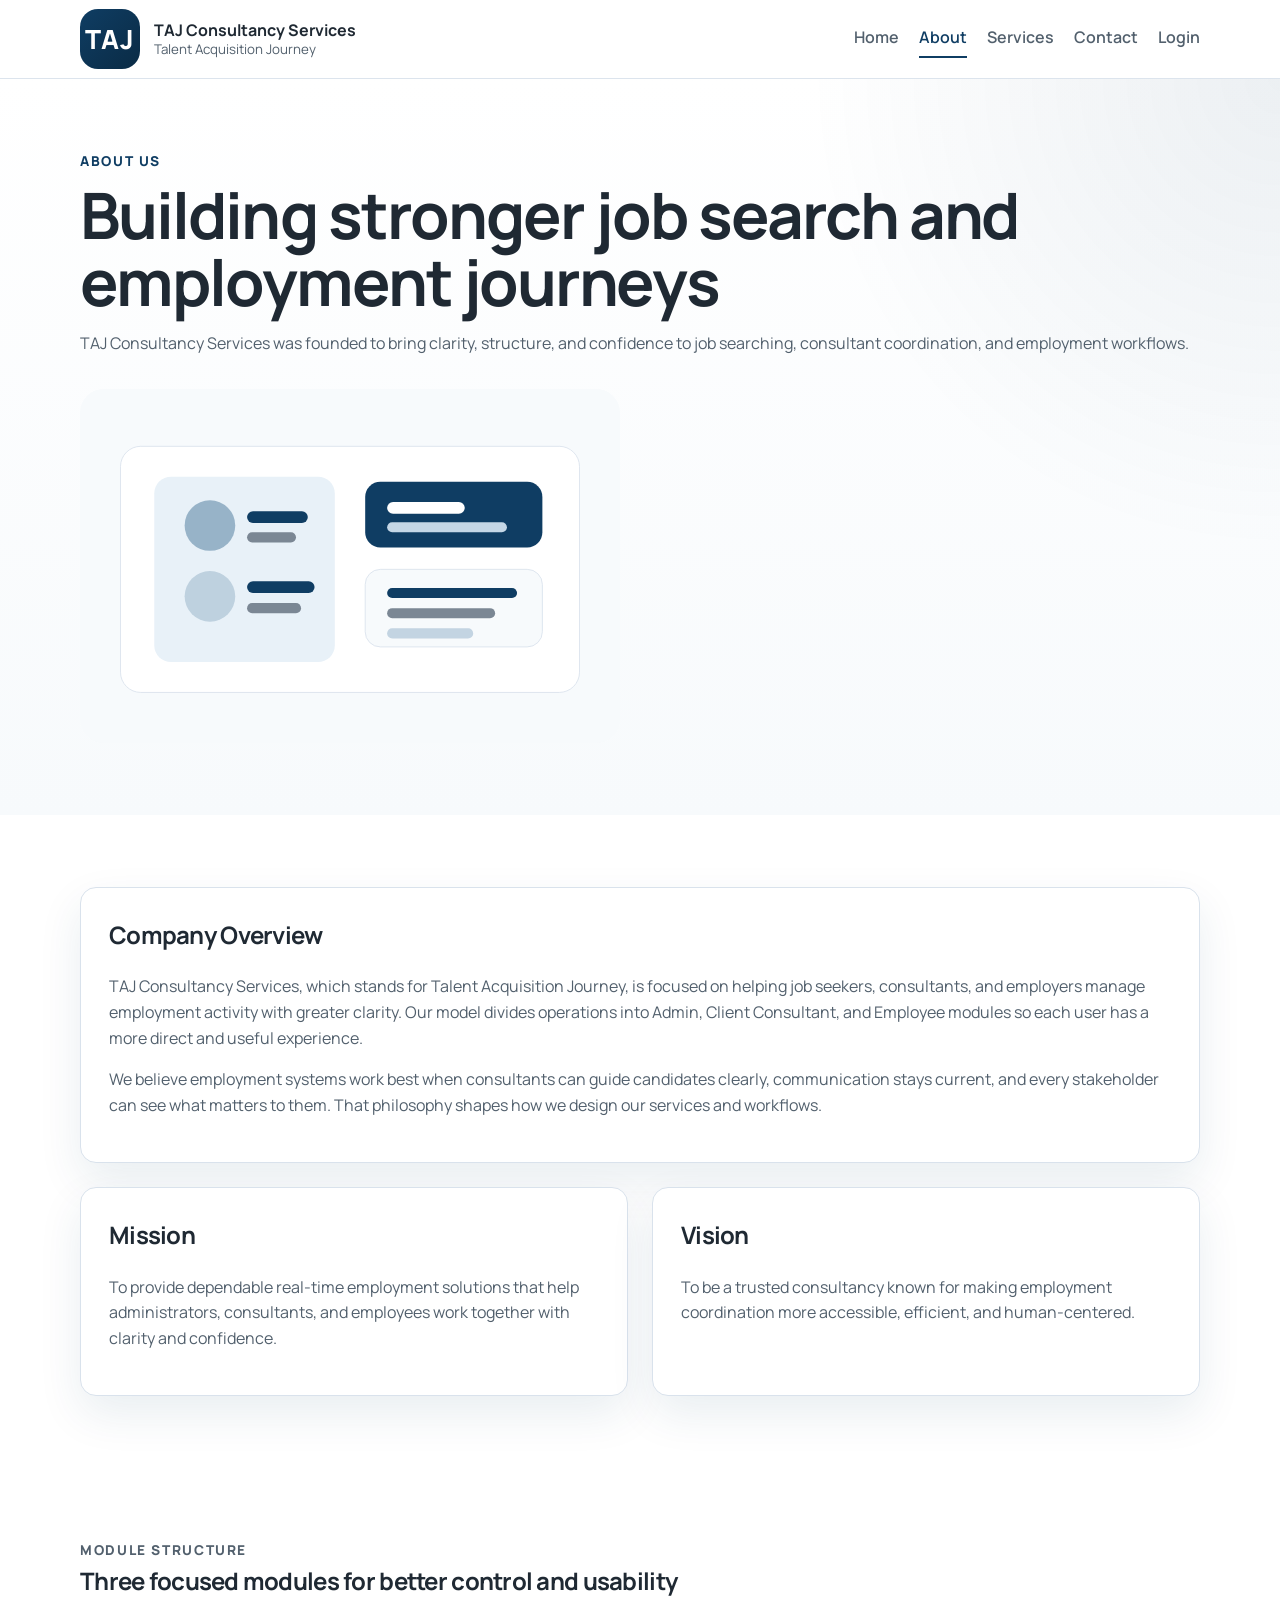
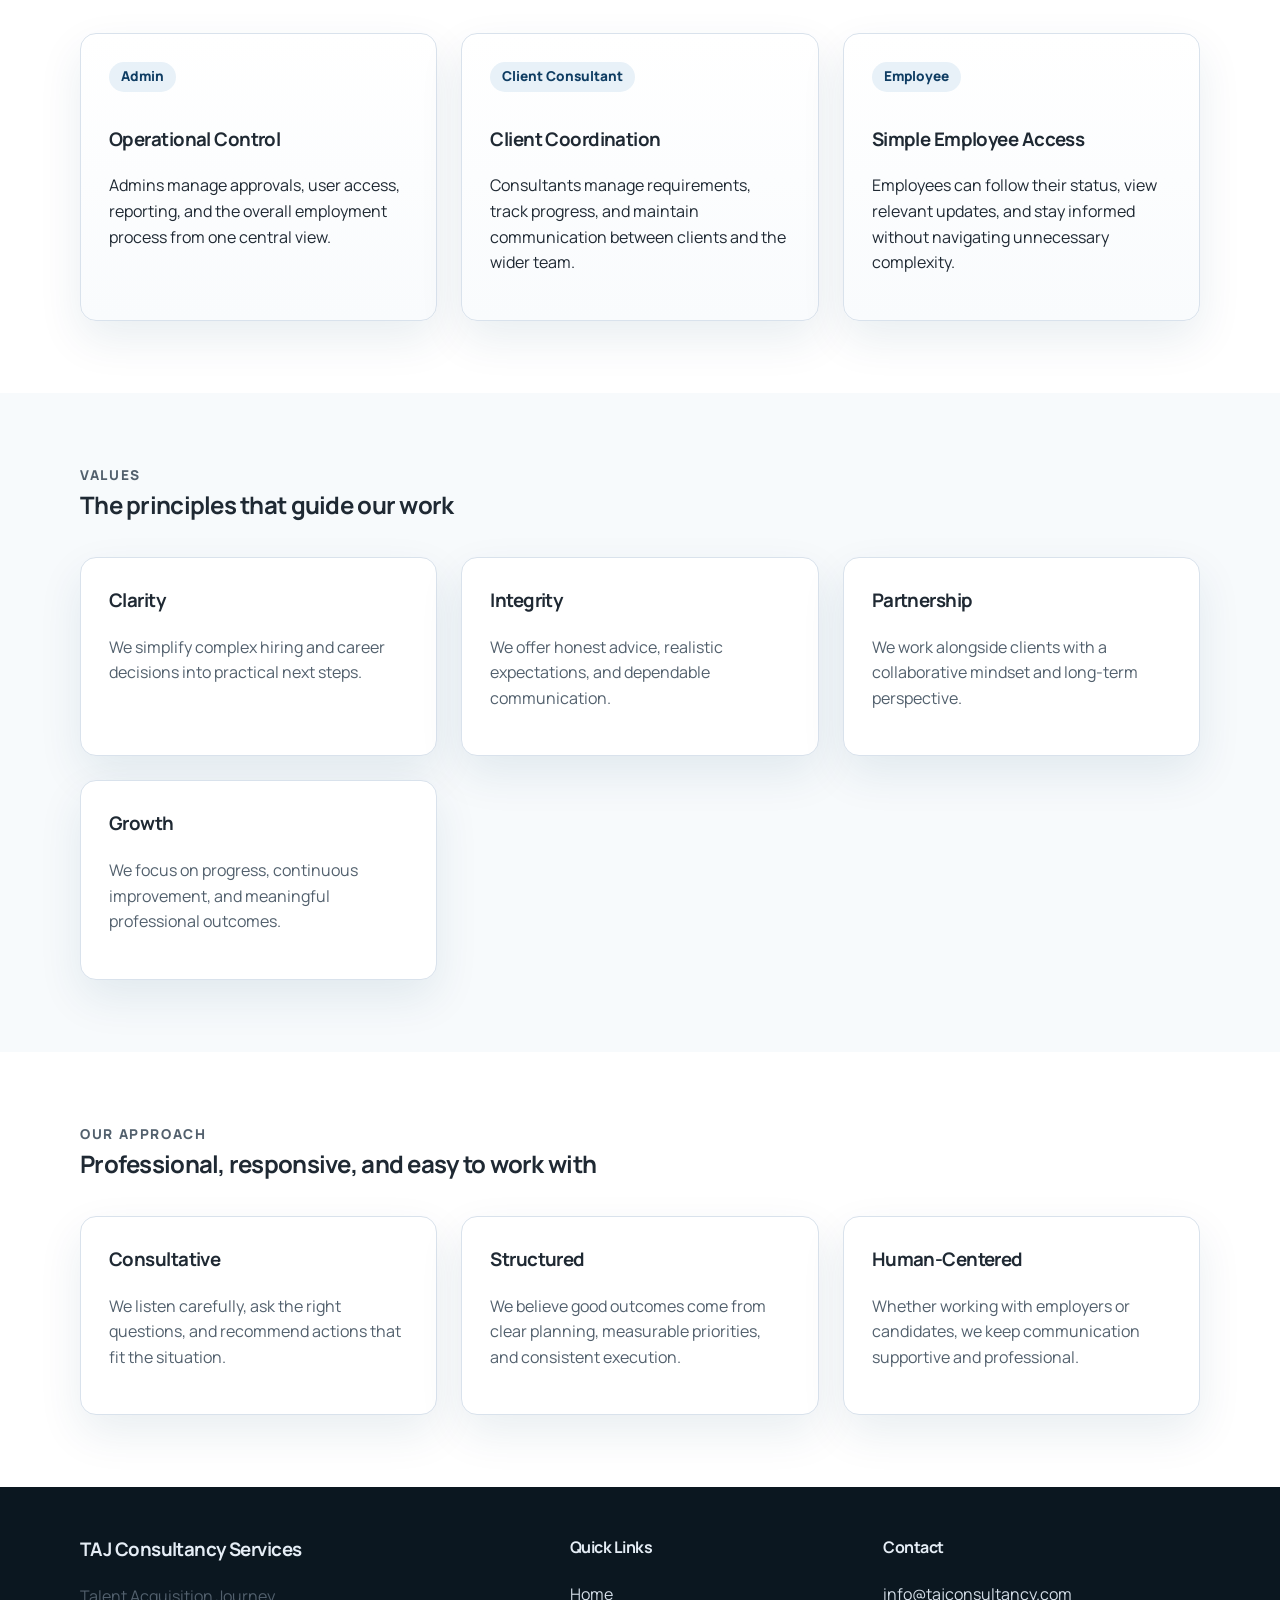
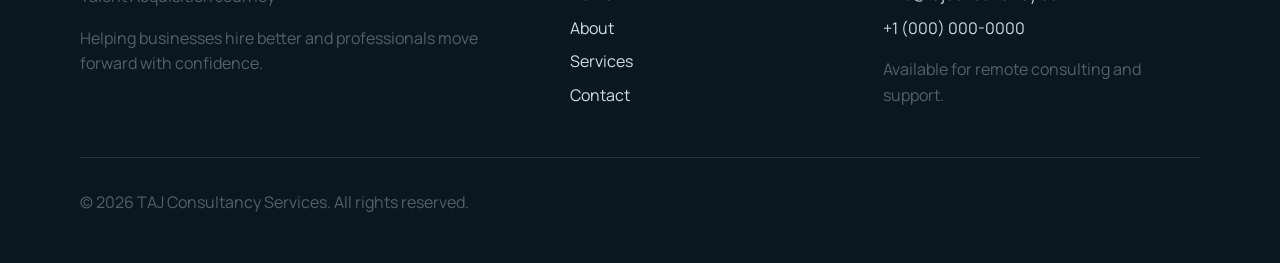
==== commit 8c408047: "Emphasize job search support content" ====
--- a/about.html
+++ b/about.html
@@ -4,7 +4,7 @@
   <meta charset="UTF-8">
   <meta name="viewport" content="width=device-width, initial-scale=1.0">
   <title>About TAJ Consultancy Services | Employment Modules</title>
-  <meta name="description" content="Learn how TAJ Consultancy Services supports real-time employment operations through Admin, Client Consultant, and Employee modules.">
+  <meta name="description" content="Learn how TAJ Consultancy Services supports job seekers, consultants, and employers through structured employment modules.">
   <meta property="og:title" content="About TAJ Consultancy Services">
   <meta property="og:description" content="Discover the mission, vision, and values that guide TAJ Consultancy Services.">
   <meta property="og:type" content="website">
@@ -47,9 +47,9 @@
     <section class="page-hero">
       <div class="container">
         <p class="section-label">About Us</p>
-        <h1>Building stronger real-time employment journeys</h1>
+        <h1>Building stronger job search and employment journeys</h1>
         <p class="page-hero-text">
-          TAJ Consultancy Services was founded to bring clarity, structure, and confidence to employment operations through clearly defined modules and user-friendly workflows.
+          TAJ Consultancy Services was founded to bring clarity, structure, and confidence to job searching, consultant coordination, and employment workflows.
         </p>
         <img class="page-hero-illustration" src="assets/images/about-team.svg" alt="Illustration of consultancy planning and collaboration">
       </div>
@@ -61,10 +61,10 @@
           <article class="content-card full-span">
             <h2>Company Overview</h2>
             <p>
-              TAJ Consultancy Services, which stands for Talent Acquisition Journey, is focused on helping organizations manage real-time employment activity with greater clarity. Our model divides operations into Admin, Client Consultant, and Employee modules so each user has a more direct and useful experience.
+              TAJ Consultancy Services, which stands for Talent Acquisition Journey, is focused on helping job seekers, consultants, and employers manage employment activity with greater clarity. Our model divides operations into Admin, Client Consultant, and Employee modules so each user has a more direct and useful experience.
             </p>
             <p>
-              We believe employment systems work best when roles are clearly separated, communication stays current, and every stakeholder can see what matters to them. That philosophy shapes how we design our services and workflows.
+              We believe employment systems work best when consultants can guide candidates clearly, communication stays current, and every stakeholder can see what matters to them. That philosophy shapes how we design our services and workflows.
             </p>
           </article>
 
